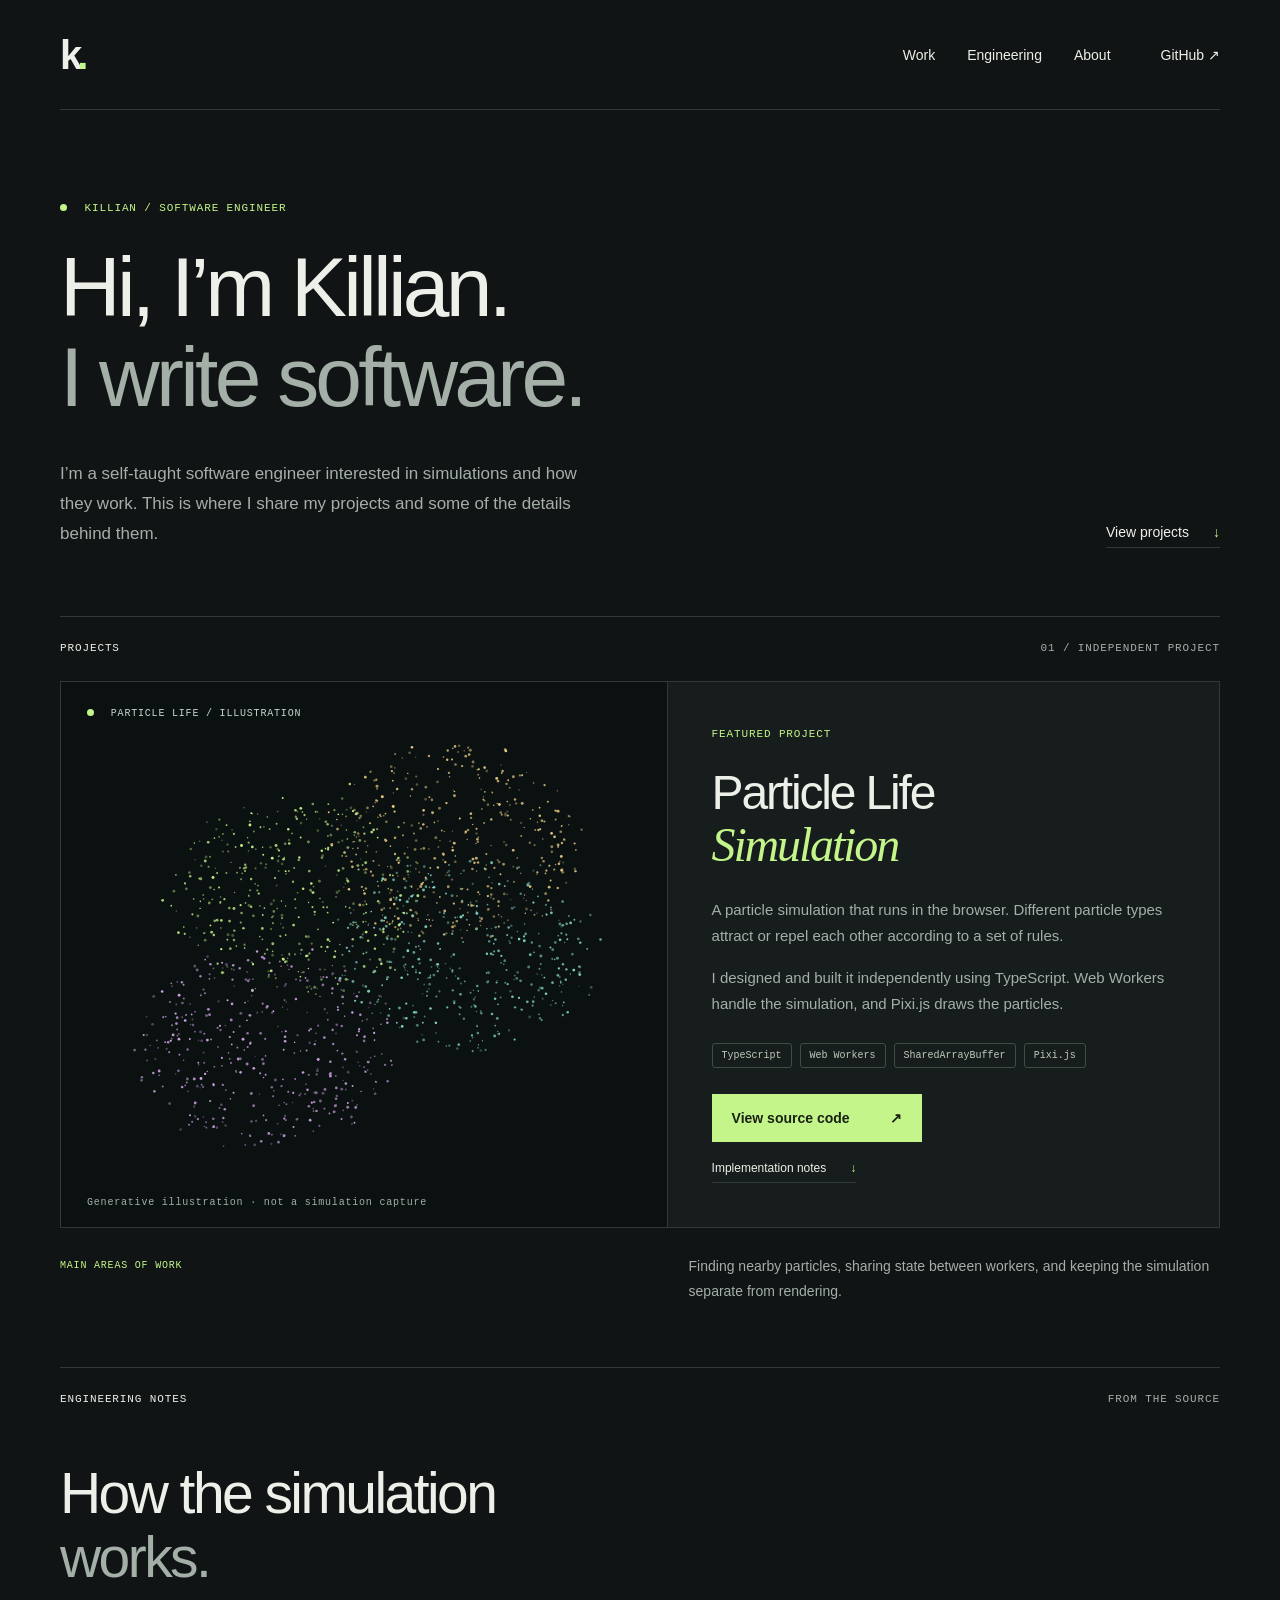
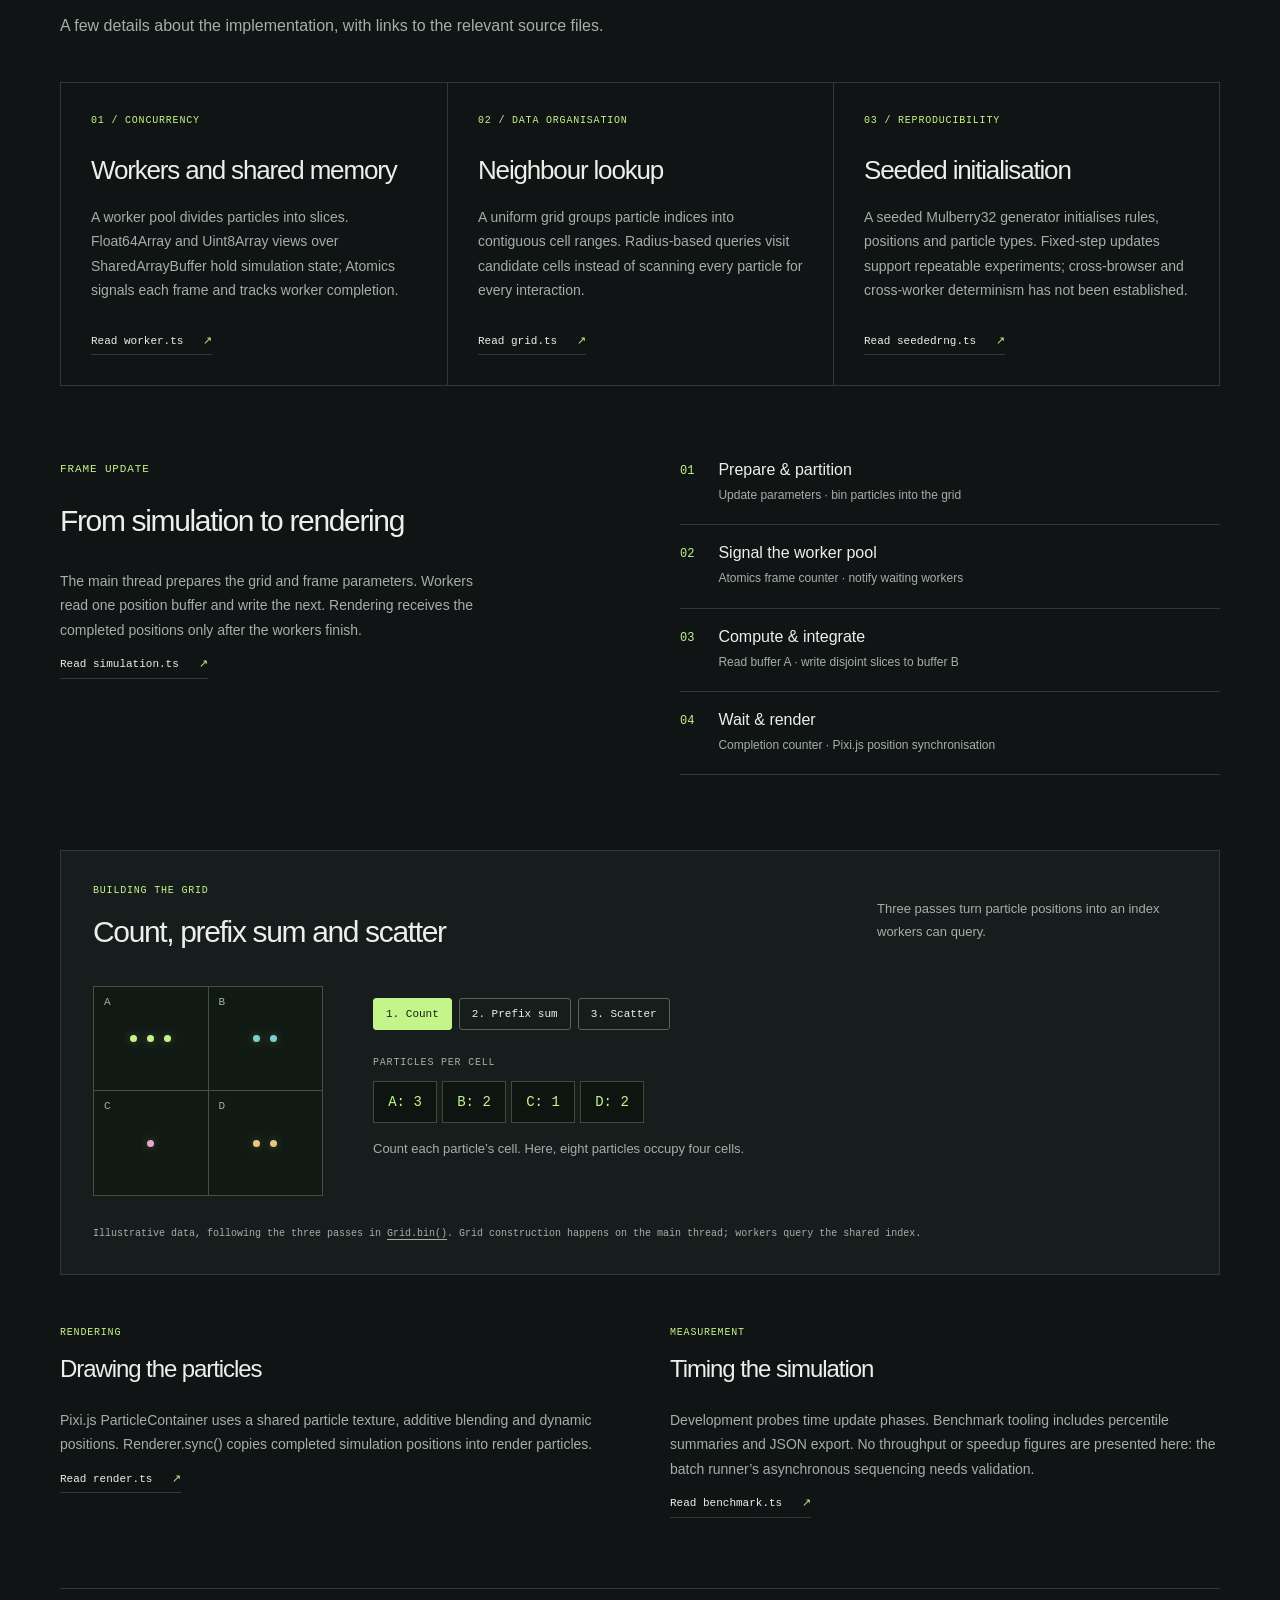
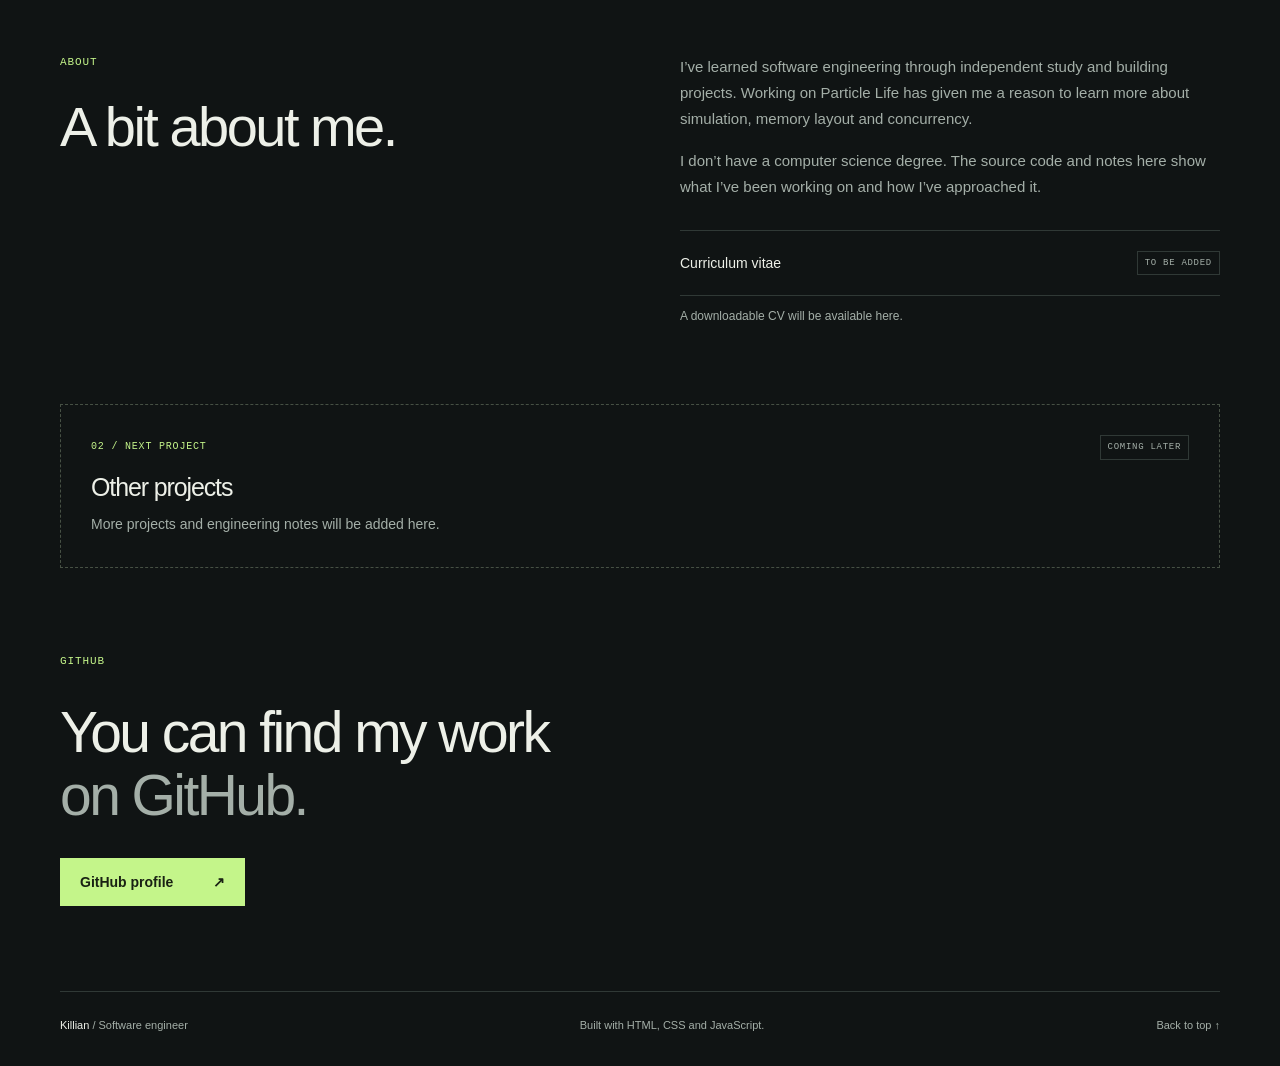
==== index.html @ 58f62fd7 "Build Killian's developer portfolio" ====
<!doctype html>
<html lang="en">
<head>
  <meta charset="utf-8">
  <meta name="viewport" content="width=device-width, initial-scale=1">
  <meta name="theme-color" content="#101414">
  <meta name="description" content="Killian is a self-taught software engineer. His projects include a Particle Life simulation using shared memory, parallel workers, and spatial partitioning.">
  <title>Killian — Software Engineer</title>
  <link rel="canonical" href="https://dufuslupus.github.io/">
  <meta property="og:title" content="Killian — Software Engineer">
  <meta property="og:description" content="Projects and technical notes by Killian, including a Particle Life simulation written in TypeScript.">
  <meta property="og:type" content="website">
  <meta property="og:url" content="https://dufuslupus.github.io/">
  <link rel="icon" href="favicon.svg" type="image/svg+xml">
  <link rel="stylesheet" href="styles.css">
  <script src="script.js" defer></script>
</head>
<body>
  <a class="skip-link" href="#main">Skip to content</a>
  <header class="site-header wrap">
    <a class="wordmark" href="#" aria-label="Killian, home">k<span>.</span></a>
    <nav aria-label="Main navigation"><a href="#work">Work</a><a href="#engineering">Engineering</a><a href="#about">About</a><a class="external" href="https://github.com/DufusLupus">GitHub <span aria-hidden="true">↗</span></a></nav>
  </header>
  <main id="main">
    <section class="hero wrap" aria-labelledby="intro-title">
      <p class="eyebrow"><span class="status-dot"></span> KILLIAN / SOFTWARE ENGINEER</p>
      <h1 id="intro-title">Hi, I’m Killian.<br><span>I write software.</span></h1>
      <div class="hero-bottom"><p>I’m a self-taught software engineer interested in simulations and how they work. This is where I share my projects and some of the details behind them.</p><a class="text-link" href="#work">View projects <span aria-hidden="true">↓</span></a></div>
    </section>

    <section id="work" class="work wrap" aria-labelledby="work-title">
      <div class="section-label"><h2 id="work-title">PROJECTS</h2><span>01 / INDEPENDENT PROJECT</span></div>
      <article class="featured">
        <div class="particle-art"><canvas id="particle-canvas" aria-hidden="true"></canvas><div class="art-label"><span class="status-dot"></span> PARTICLE LIFE / ILLUSTRATION</div><p class="art-caption">Generative illustration · not a simulation capture</p></div>
        <div class="project-copy"><p class="eyebrow">FEATURED PROJECT</p><h3>Particle Life<span class="serif">Simulation</span></h3><p>A particle simulation that runs in the browser. Different particle types attract or repel each other according to a set of rules.</p><p>I designed and built it independently using TypeScript. Web Workers handle the simulation, and Pixi.js draws the particles.</p><ul class="tags" aria-label="Project technologies"><li>TypeScript</li><li>Web Workers</li><li>SharedArrayBuffer</li><li>Pixi.js</li></ul><a class="button" href="https://github.com/DufusLupus/Javascript-Particle-Sim">View source code <span aria-hidden="true">↗</span></a><a class="text-link secondary-link" href="#engineering">Implementation notes <span aria-hidden="true">↓</span></a></div>
      </article>
      <div class="project-note"><span>MAIN AREAS OF WORK</span><p>Finding nearby particles, sharing state between workers, and keeping the simulation separate from rendering.</p></div>
    </section>

    <section id="engineering" class="engineering wrap" aria-labelledby="engineering-title">
      <div class="section-label"><p>ENGINEERING NOTES</p><span>FROM THE SOURCE</span></div>
      <h2 id="engineering-title">How the simulation<br><span class="muted">works.</span></h2>
      <p class="section-intro">A few details about the implementation, with links to the relevant source files.</p>
      <div class="highlights">
        <article><span class="card-number">01 / CONCURRENCY</span><h3>Workers and shared memory</h3><p>A worker pool divides particles into slices. Float64Array and Uint8Array views over SharedArrayBuffer hold simulation state; Atomics signals each frame and tracks worker completion.</p><a class="source-link" data-source="src/sim/workers/worker.ts" href="https://github.com/DufusLupus/Javascript-Particle-Sim/blob/3011df54cb6e0d4b2b210ba6ca87b3fdc6b770a5/particle-system/src/sim/workers/worker.ts">Read worker.ts <span aria-hidden="true">↗</span></a></article>
        <article><span class="card-number">02 / DATA ORGANISATION</span><h3>Neighbour lookup</h3><p>A uniform grid groups particle indices into contiguous cell ranges. Radius-based queries visit candidate cells instead of scanning every particle for every interaction.</p><a class="source-link" data-source="src/sim/spatialPartition/modules/grid.ts" href="https://github.com/DufusLupus/Javascript-Particle-Sim/blob/3011df54cb6e0d4b2b210ba6ca87b3fdc6b770a5/particle-system/src/sim/spatialPartition/modules/grid.ts">Read grid.ts <span aria-hidden="true">↗</span></a></article>
        <article><span class="card-number">03 / REPRODUCIBILITY</span><h3>Seeded initialisation</h3><p>A seeded Mulberry32 generator initialises rules, positions and particle types. Fixed-step updates support repeatable experiments; cross-browser and cross-worker determinism has not been established.</p><a class="source-link" data-source="src/core/seededrng.ts" href="https://github.com/DufusLupus/Javascript-Particle-Sim/blob/3011df54cb6e0d4b2b210ba6ca87b3fdc6b770a5/particle-system/src/core/seededrng.ts">Read seededrng.ts <span aria-hidden="true">↗</span></a></article>
      </div>

      <div class="architecture"><div><p class="eyebrow">FRAME UPDATE</p><h3>From simulation to rendering</h3><p>The main thread prepares the grid and frame parameters. Workers read one position buffer and write the next. Rendering receives the completed positions only after the workers finish.</p><a class="source-link" data-source="src/sim/simulation.ts" href="https://github.com/DufusLupus/Javascript-Particle-Sim/blob/3011df54cb6e0d4b2b210ba6ca87b3fdc6b770a5/particle-system/src/sim/simulation.ts">Read simulation.ts <span aria-hidden="true">↗</span></a></div><ol class="pipeline"><li><span>01</span><div><strong>Prepare &amp; partition</strong><small>Update parameters · bin particles into the grid</small></div></li><li><span>02</span><div><strong>Signal the worker pool</strong><small>Atomics frame counter · notify waiting workers</small></div></li><li><span>03</span><div><strong>Compute &amp; integrate</strong><small>Read buffer A · write disjoint slices to buffer B</small></div></li><li><span>04</span><div><strong>Wait &amp; render</strong><small>Completion counter · Pixi.js position synchronisation</small></div></li></ol></div>

      <div class="grid-explainer"><div class="grid-heading"><div><p class="eyebrow">BUILDING THE GRID</p><h3>Count, prefix sum and scatter</h3></div><p>Three passes turn particle positions into an index workers can query.</p></div><div class="grid-demo"><div class="grid-cells" aria-label="Example grid: cell A has 3 particles, B has 2, C has 1, D has 2"><div><span>A</span><i></i><i></i><i></i></div><div><span>B</span><i></i><i></i></div><div><span>C</span><i></i></div><div><span>D</span><i></i><i></i></div></div><div class="demo-detail"><div class="step-controls" role="group" aria-label="Grid binning stage"><button type="button" data-step="0" aria-pressed="true">1. Count</button><button type="button" data-step="1" aria-pressed="false">2. Prefix sum</button><button type="button" data-step="2" aria-pressed="false">3. Scatter</button></div><div id="step-output" aria-live="polite" aria-atomic="true"><p class="array-label">PARTICLES PER CELL</p><div class="array-values"><span>A: 3</span><span>B: 2</span><span>C: 1</span><span>D: 2</span></div><p class="step-description">Count each particle’s cell. Here, eight particles occupy four cells.</p></div></div></div><p class="demo-caption">Illustrative data, following the three passes in <a data-source="src/sim/spatialPartition/modules/grid.ts" href="https://github.com/DufusLupus/Javascript-Particle-Sim/blob/3011df54cb6e0d4b2b210ba6ca87b3fdc6b770a5/particle-system/src/sim/spatialPartition/modules/grid.ts">Grid.bin()</a>. Grid construction happens on the main thread; workers query the shared index.</p></div>

      <div class="engineering-footnotes"><article><p class="eyebrow">RENDERING</p><h3>Drawing the particles</h3><p>Pixi.js ParticleContainer uses a shared particle texture, additive blending and dynamic positions. Renderer.sync() copies completed simulation positions into render particles.</p><a class="source-link" data-source="src/render/render.ts" href="https://github.com/DufusLupus/Javascript-Particle-Sim/blob/3011df54cb6e0d4b2b210ba6ca87b3fdc6b770a5/particle-system/src/render/render.ts">Read render.ts <span aria-hidden="true">↗</span></a></article><article><p class="eyebrow">MEASUREMENT</p><h3>Timing the simulation</h3><p>Development probes time update phases. Benchmark tooling includes percentile summaries and JSON export. No throughput or speedup figures are presented here: the batch runner’s asynchronous sequencing needs validation.</p><a class="source-link" data-source="tests/benchmark/benchmark.ts" href="https://github.com/DufusLupus/Javascript-Particle-Sim/blob/3011df54cb6e0d4b2b210ba6ca87b3fdc6b770a5/particle-system/tests/benchmark/benchmark.ts">Read benchmark.ts <span aria-hidden="true">↗</span></a></article></div>
    </section>

    <section id="about" class="about wrap" aria-labelledby="about-title"><div><p class="eyebrow">ABOUT</p><h2 id="about-title">A bit about me.</h2></div><div class="about-copy"><p>I’ve learned software engineering through independent study and building projects. Working on Particle Life has given me a reason to learn more about simulation, memory layout and concurrency.</p><p>I don’t have a computer science degree. The source code and notes here show what I’ve been working on and how I’ve approached it.</p><div class="cv-placeholder"><span>Curriculum vitae</span><span class="small-label">TO BE ADDED</span></div><p class="small-note">A downloadable CV will be available here.</p></div></section>
    <section class="next-project wrap" aria-label="Future projects"><span class="card-number">02 / NEXT PROJECT</span><h2>Other projects</h2><p>More projects and engineering notes will be added here.</p><span class="small-label">COMING LATER</span></section>
    <section class="contact wrap" aria-labelledby="contact-title"><p class="eyebrow">GITHUB</p><h2 id="contact-title">You can find my work<br><span class="muted">on GitHub.</span></h2><a class="button" href="https://github.com/DufusLupus">GitHub profile <span aria-hidden="true">↗</span></a></section>
  </main>
  <footer class="wrap"><span>Killian <span class="muted">/ Software engineer</span></span><span>Built with HTML, CSS and JavaScript.</span><a href="#">Back to top ↑</a></footer>
</body>
</html>
---- styles.css ----
@charset "UTF-8";
:root{color-scheme:dark;--bg:#101414;--panel:#171d1c;--line:#303936;--text:#edf0e8;--muted:#a4afa8;--accent:#c4f58a;--mono:ui-monospace,SFMono-Regular,Consolas,monospace}
*{box-sizing:border-box}html{scroll-behavior:smooth;scroll-padding-top:32px}body{margin:0;background:var(--bg);color:var(--text);font-family:Inter,"Segoe UI",Arial,sans-serif;-webkit-font-smoothing:antialiased}a{color:inherit;text-decoration:none}button{font:inherit}a,button{-webkit-tap-highlight-color:transparent}a:focus-visible,button:focus-visible{outline:2px solid var(--accent);outline-offset:6px}a:hover{color:var(--accent)}p{line-height:1.75;color:var(--muted)}h1,h2,h3,p{margin-top:0}h1,h2,h3{font-weight:500;letter-spacing:-.045em}.wrap{width:min(1160px,calc(100% - 96px));margin-inline:auto}.site-header{height:110px;display:flex;align-items:center;justify-content:space-between;border-bottom:1px solid var(--line)}.wordmark{font-weight:700;font-size:40px;letter-spacing:-5px;line-height:1}.wordmark span{color:var(--accent)}nav{display:flex;gap:32px;font-size:14px}nav .external{margin-left:18px}.hero{padding:90px 0 68px}.eyebrow,.section-label,.card-number,.small-label,.art-label,.array-label,.demo-caption,.art-caption{font:11px/1.6 var(--mono);letter-spacing:.08em}.eyebrow{color:var(--accent);margin-bottom:24px}.status-dot{display:inline-block;width:7px;height:7px;border-radius:50%;background:var(--accent);margin-right:10px}.hero h1{font-size:clamp(45px,6.6vw,84px);line-height:1.08;margin-bottom:36px}.hero h1>span{color:var(--muted)}.hero-bottom{display:flex;justify-content:space-between;align-items:end;gap:30px}.hero-bottom p{font-size:17px;margin:0;max-width:530px}.text-link{font-size:14px;display:inline-flex;gap:24px;align-items:center;padding-bottom:7px;border-bottom:1px solid var(--line);white-space:nowrap}.text-link span,.button span{color:var(--accent)}.section-label{border-top:1px solid var(--line);padding:23px 0;display:flex;justify-content:space-between;color:var(--muted);gap:20px}.section-label h2,.section-label p{font:inherit;letter-spacing:inherit;color:var(--text);margin:0}.featured{display:grid;grid-template-columns:1.1fr 1fr;background:var(--panel);border:1px solid var(--line)}.particle-art{min-height:520px;position:relative;background:#0b1110;overflow:hidden;border-right:1px solid var(--line)}canvas{width:100%;height:100%;position:absolute;inset:0}.art-label{position:absolute;top:24px;left:26px;color:#c8d4cd;font-size:10px}.art-caption{position:absolute;bottom:16px;left:26px;right:20px;font-size:10px;color:#a4afa8;margin:0}.project-copy{padding:44px}.project-copy h3{font-size:48px;line-height:1.08;margin-bottom:26px}.serif{font-family:Georgia,"Times New Roman",serif;font-style:italic;font-weight:400}.project-copy h3 .serif{display:block;color:var(--accent)}.project-copy p:not(.eyebrow){font-size:15px}.tags{display:flex;flex-wrap:wrap;list-style:none;gap:8px;padding:0;margin:26px 0}.tags li{border:1px solid #404b42;border-radius:3px;padding:6px 9px;color:#bfcabc;font:10px var(--mono)}.button{display:inline-flex;justify-content:space-between;align-items:center;gap:40px;background:var(--accent);color:#192113;padding:15px 19px;font-size:14px;font-weight:600;border:1px solid var(--accent)}.button span{color:#192113}.button:hover{background:#d9ffae;color:#192113}.secondary-link{display:flex;width:fit-content;margin-top:19px;font-size:12px}.project-note{display:grid;grid-template-columns:1.1fr 1fr;gap:44px;padding:26px 0 64px}.project-note>span{font:10px var(--mono);letter-spacing:.08em;color:var(--accent);padding-top:6px}.project-note p{margin:0;font-size:14px}.engineering{padding-bottom:70px}.engineering>h2,.contact h2{font-size:clamp(36px,4.5vw,57px);line-height:1.12;margin:30px 0 23px}.muted{color:var(--muted)}.section-intro{max-width:570px;font-size:16px;margin-bottom:42px}.highlights{display:grid;grid-template-columns:repeat(3,1fr);border:1px solid var(--line)}.highlights article{padding:30px;display:flex;flex-direction:column}.highlights article+article{border-left:1px solid var(--line)}.card-number{color:var(--accent);font-size:10px}.highlights h3{font-size:26px;line-height:1.2;margin:26px 0 18px}.highlights p{font-size:14px;margin-bottom:30px}.source-link{font:11px/1.6 var(--mono);color:var(--text);display:flex;gap:20px;align-items:center;width:fit-content;border-bottom:1px solid var(--line);padding-bottom:4px;margin-top:auto}.source-link span{color:var(--accent)}.architecture{display:grid;grid-template-columns:1fr 1fr;gap:80px;padding:75px 0}.architecture h3,.grid-heading h3,.engineering-footnotes h3{font-size:30px;line-height:1.2}.architecture p:not(.eyebrow){font-size:14px;max-width:430px}.pipeline{list-style:none;margin:0;padding:0}.pipeline li{display:flex;gap:24px;border-bottom:1px solid var(--line);padding:19px 0}.pipeline li:first-child{padding-top:0}.pipeline li>span{font:12px var(--mono);color:var(--accent);padding-top:3px}.pipeline strong{font-weight:500;font-size:16px}.pipeline small{display:block;margin-top:7px;font-size:12px;line-height:1.6;color:var(--muted)}.grid-explainer{background:var(--panel);border:1px solid var(--line);padding:32px}.grid-heading{display:flex;justify-content:space-between;align-items:center;gap:40px}.grid-heading .eyebrow{font-size:10px;margin-bottom:15px}.grid-heading h3{margin-bottom:22px}.grid-heading>p{max-width:310px;font-size:13px}.grid-demo{display:grid;grid-template-columns:230px 1fr;gap:50px;align-items:center;margin:14px 0 30px}.grid-cells{display:grid;grid-template-columns:repeat(2,1fr);height:210px;gap:1px;background:#455041;border:1px solid #455041}.grid-cells>div{position:relative;background:#111914;display:flex;align-items:center;justify-content:center;gap:10px}.grid-cells span{position:absolute;top:9px;left:10px;font:11px var(--mono);color:var(--muted)}.grid-cells i{width:7px;height:7px;border-radius:50%;background:var(--accent);box-shadow:0 0 10px #c4f58350}.grid-cells>div:nth-child(2) i{background:#7bd0cf}.grid-cells>div:nth-child(3) i{background:#e7a8cf}.grid-cells>div:nth-child(4) i{background:#e9c77c}.step-controls{display:flex;gap:7px;flex-wrap:wrap;margin-bottom:25px}.step-controls button{background:transparent;border:1px solid #596453;border-radius:3px;padding:9px 12px;color:var(--text);font:11px var(--mono);cursor:pointer}.step-controls button[aria-pressed=true]{background:var(--accent);border-color:var(--accent);color:#182012}.step-controls button:hover{border-color:var(--accent)}.array-label{color:var(--muted);font-size:10px;margin-bottom:10px}.array-values{display:flex;gap:5px;flex-wrap:wrap}.array-values span{background:#0e1410;border:1px solid #404a3b;padding:12px;min-width:64px;text-align:center;font:14px var(--mono);color:var(--accent)}.step-description{font-size:13px;margin:15px 0 0;min-height:46px}.demo-caption{font-size:10px;letter-spacing:0;margin:0}.demo-caption a{text-decoration:underline;text-underline-offset:3px}.engineering-footnotes{display:grid;grid-template-columns:1fr 1fr;gap:60px;padding-top:50px}.engineering-footnotes .eyebrow{font-size:10px;margin-bottom:14px}.engineering-footnotes h3{font-size:24px}.engineering-footnotes p:not(.eyebrow){font-size:14px}.about{display:grid;grid-template-columns:1fr 1fr;gap:80px;border-top:1px solid var(--line);padding:65px 0}.about h2{font-size:clamp(36px,4.5vw,56px);line-height:1.15}.about .serif{color:var(--accent)}.about-copy p{font-size:15px}.cv-placeholder{display:flex;align-items:center;justify-content:space-between;border-block:1px solid var(--line);padding:20px 0;margin-top:30px;font-size:14px;gap:20px}.small-label{font-size:9px;color:var(--muted);border:1px solid var(--line);padding:4px 7px;white-space:nowrap}.about-copy .small-note{font-size:12px;margin-top:10px}.next-project{padding:30px;border:1px dashed #465044;position:relative}.next-project h2{font-size:25px;margin:18px 0 10px}.next-project p{font-size:14px;margin-bottom:0}.next-project>.small-label{position:absolute;top:30px;right:30px}.contact{padding:85px 0}.contact h2{margin-bottom:30px}footer{display:flex;justify-content:space-between;gap:20px;align-items:center;border-top:1px solid var(--line);padding:27px 0 36px;font-size:11px;color:var(--muted)}footer>span:first-child{color:var(--text)}.skip-link{position:fixed;top:-100px;left:20px;z-index:10;padding:12px;background:var(--accent);color:#172012}.skip-link:focus{top:15px}
@media(min-width:1450px){.hero{padding-top:110px}.hero h1{font-size:88px}}
@media(max-width:900px){.wrap{width:calc(100% - 48px)}.project-copy{padding:28px}.project-copy h3{font-size:39px}.highlights article{padding:22px}.architecture,.about{gap:40px}.grid-demo{gap:25px}.grid-heading{gap:20px}.project-note{gap:28px}.engineering-footnotes{gap:35px}}
@media(max-width:650px){.wrap{width:calc(100% - 36px)}.site-header{height:85px}nav{gap:18px;font-size:12px}nav .external{margin-left:0}nav a[href="#about"]{display:none}.hero{padding:60px 0 45px}.hero h1{font-size:clamp(38px,9vw,58px);margin-bottom:25px}.hero-bottom{display:block}.hero-bottom p{font-size:15px}.hero-bottom>.text-link{margin-top:25px}.section-label{font-size:9px;letter-spacing:.04em}.featured{grid-template-columns:1fr}.particle-art{min-height:350px;border-right:0;border-bottom:1px solid var(--line)}.project-copy{padding:28px}.project-copy h3{font-size:43px}.project-note{grid-template-columns:1fr;gap:10px;padding-bottom:45px}.engineering>h2{margin-top:22px}.highlights{grid-template-columns:1fr}.highlights article{padding:26px}.highlights article+article{border-left:0;border-top:1px solid var(--line)}.highlights h3 br{display:none}.highlights h3{margin-top:18px}.highlights p{margin-bottom:20px}.architecture{grid-template-columns:1fr;padding:45px 0;gap:28px}.architecture h3{font-size:27px}.grid-explainer{padding:23px}.grid-heading{display:block}.grid-heading>p{max-width:none}.grid-heading h3{font-size:26px;margin-bottom:14px}.grid-demo{grid-template-columns:1fr;gap:24px}.grid-cells{max-width:240px;width:100%;height:190px;margin:auto}.step-controls{gap:5px}.step-controls button{padding:9px;font-size:10px}.array-values span{min-width:42px;padding:10px}.engineering-footnotes{grid-template-columns:1fr;gap:30px;padding-top:35px}.engineering{padding-bottom:45px}.about{grid-template-columns:1fr;gap:15px;padding:45px 0}.about h2{margin-bottom:10px}.next-project{padding:25px}.next-project>.small-label{position:static;display:inline-block;margin-top:20px}.contact{padding:60px 0}footer{flex-wrap:wrap;line-height:1.6}footer>span:nth-child(2){order:3;width:100%}}
@media(prefers-reduced-motion:reduce){html{scroll-behavior:auto}}
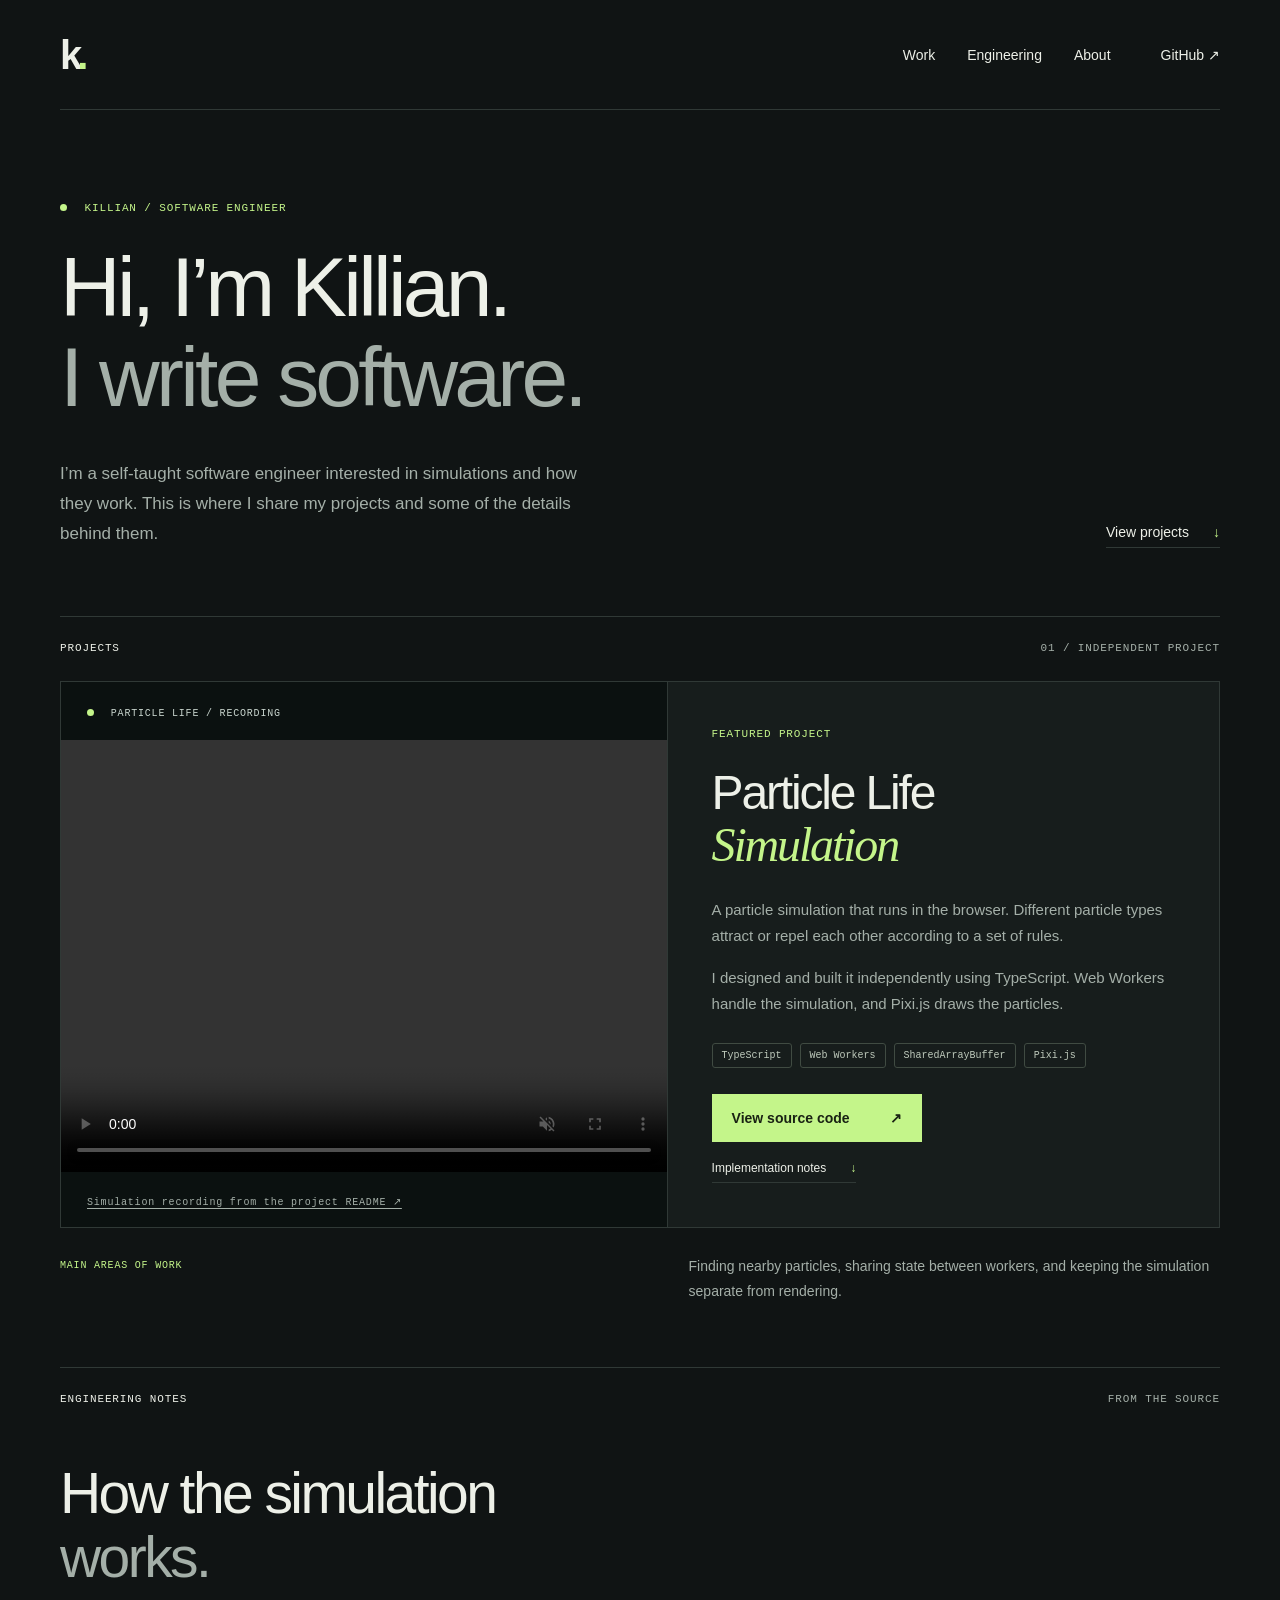
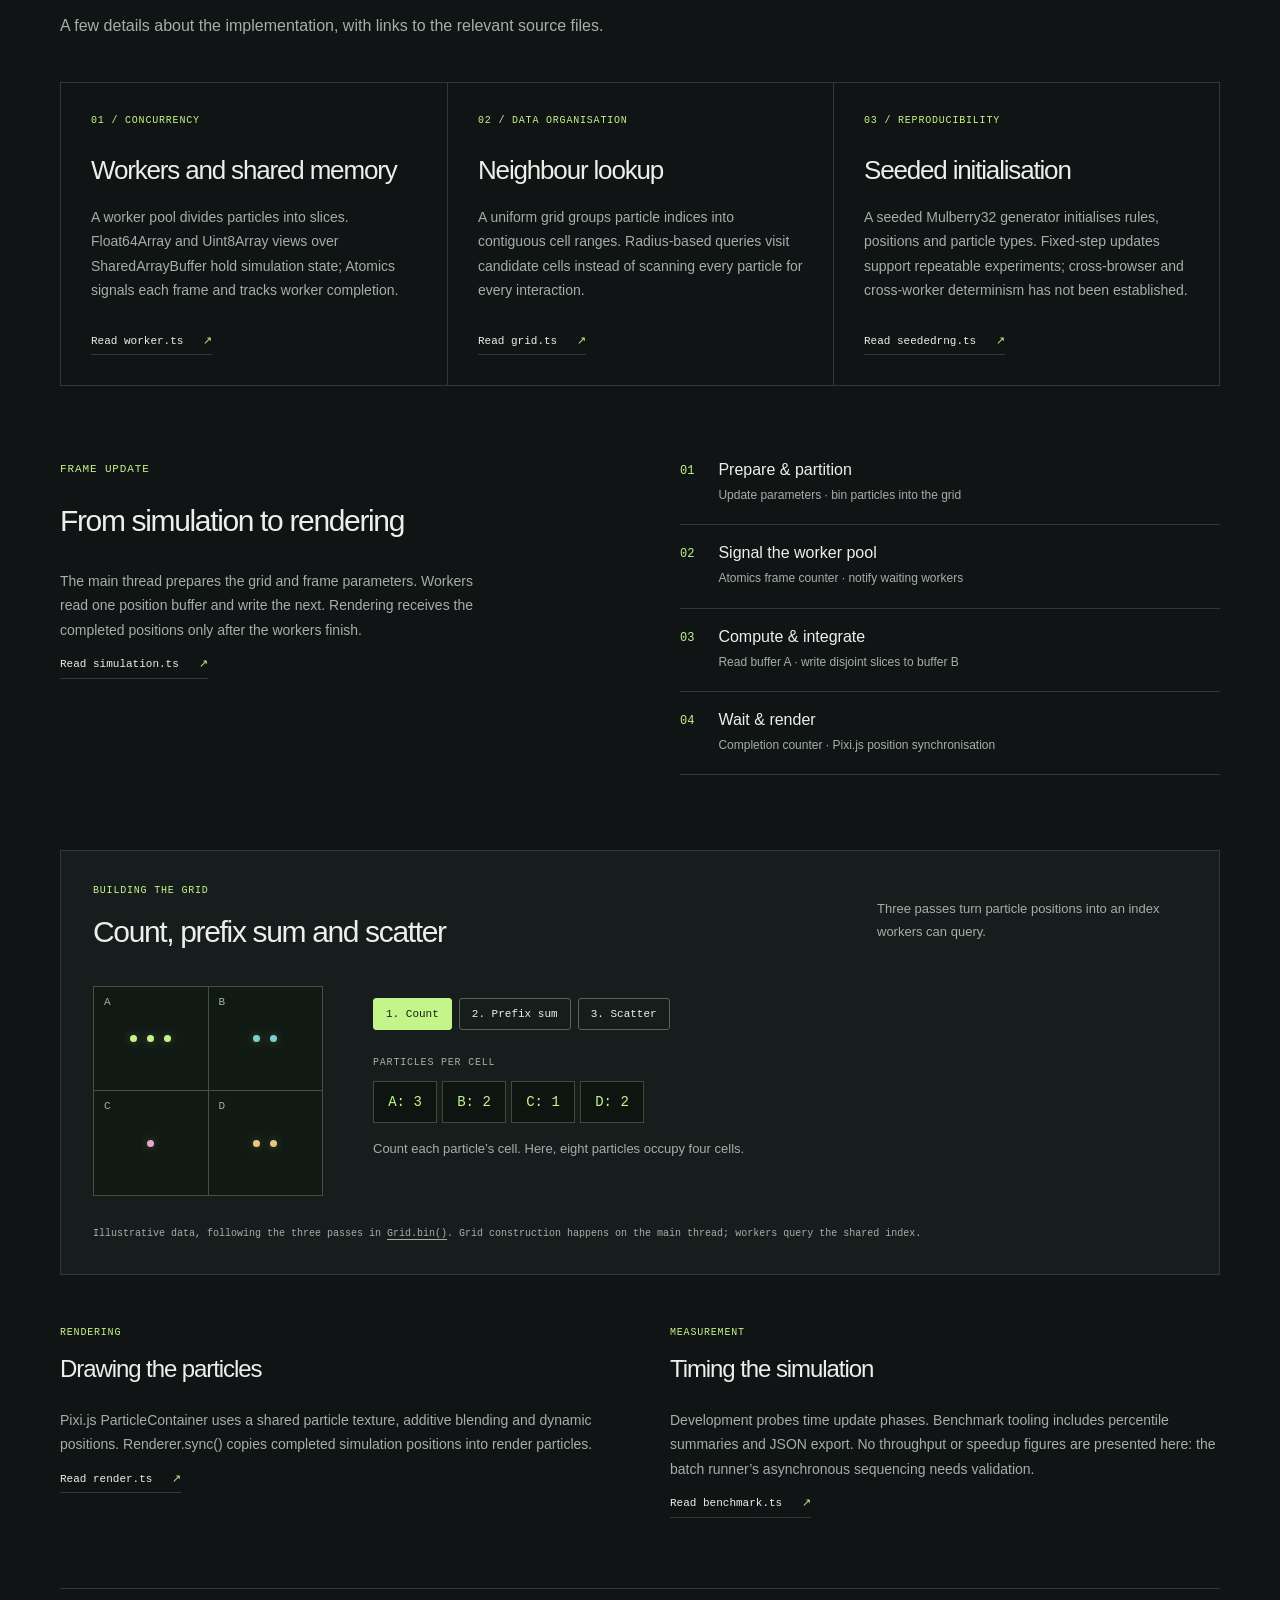
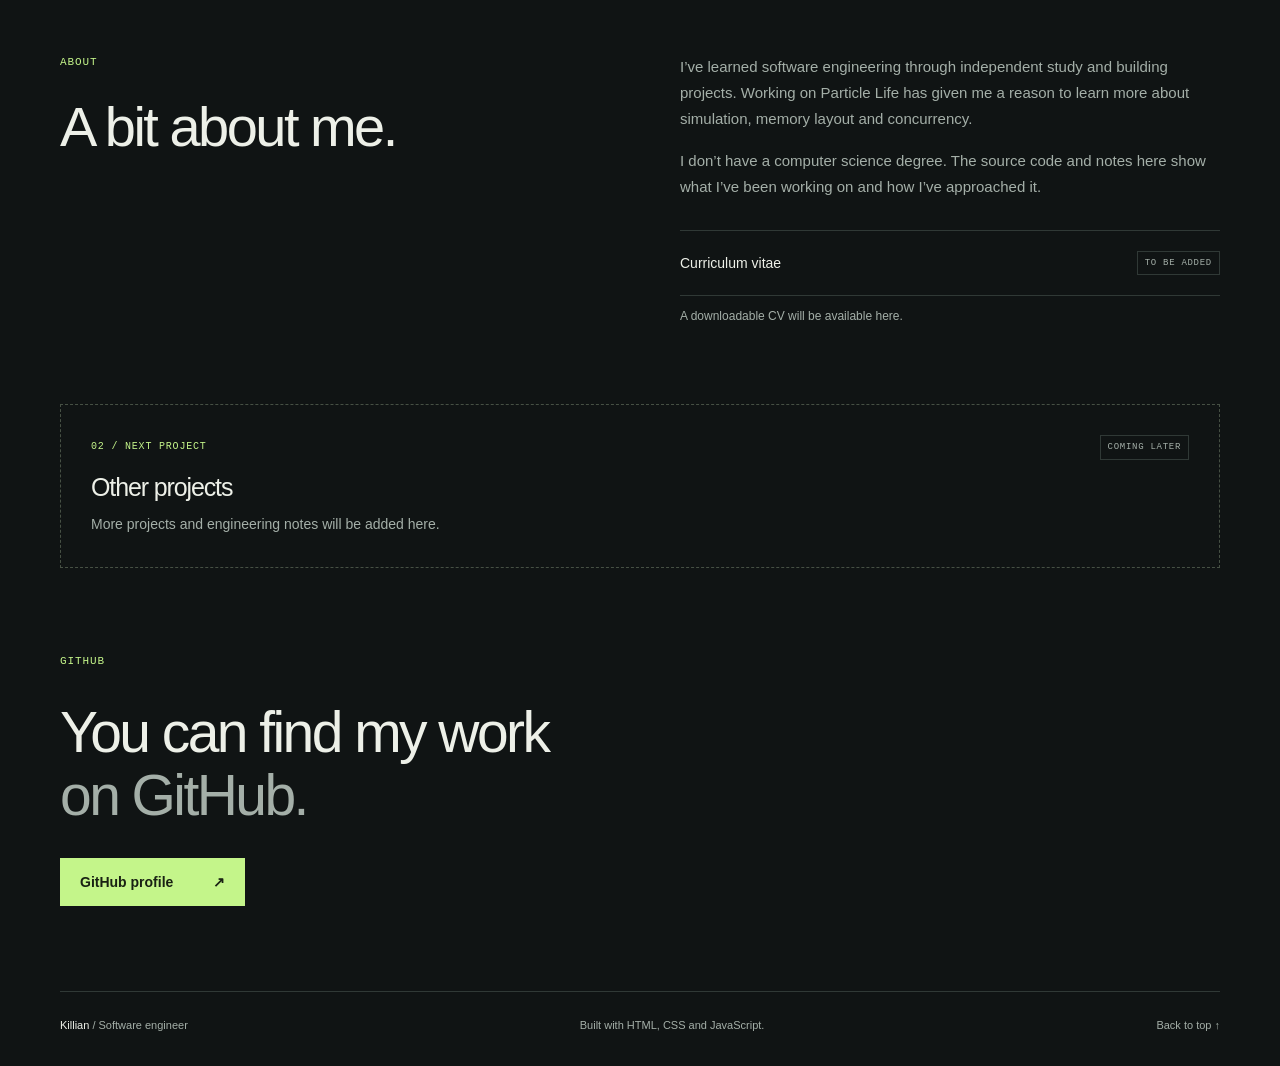
==== commit d0ba3747: "Replace particle illustration with simulation recording" ====
--- a/index.html
+++ b/index.html
@@ -31,7 +31,7 @@
     <section id="work" class="work wrap" aria-labelledby="work-title">
       <div class="section-label"><h2 id="work-title">PROJECTS</h2><span>01 / INDEPENDENT PROJECT</span></div>
       <article class="featured">
-        <div class="particle-art"><canvas id="particle-canvas" aria-hidden="true"></canvas><div class="art-label"><span class="status-dot"></span> PARTICLE LIFE / ILLUSTRATION</div><p class="art-caption">Generative illustration · not a simulation capture</p></div>
+        <div class="particle-art"><video id="particle-video" controls muted playsinline loop preload="metadata" aria-label="Particle Life simulation recording"><source src="assets/particle-life.mp4" type="video/mp4">Your browser cannot play this video. <a href="assets/particle-life.mp4">Download the simulation recording</a>.</video><div class="art-label"><span class="status-dot"></span> PARTICLE LIFE / RECORDING</div><p class="art-caption"><a href="https://github.com/user-attachments/assets/b621fb14-c8b5-4157-82b7-b56a4f75bf6d">Simulation recording from the project README ↗</a></p></div>
         <div class="project-copy"><p class="eyebrow">FEATURED PROJECT</p><h3>Particle Life<span class="serif">Simulation</span></h3><p>A particle simulation that runs in the browser. Different particle types attract or repel each other according to a set of rules.</p><p>I designed and built it independently using TypeScript. Web Workers handle the simulation, and Pixi.js draws the particles.</p><ul class="tags" aria-label="Project technologies"><li>TypeScript</li><li>Web Workers</li><li>SharedArrayBuffer</li><li>Pixi.js</li></ul><a class="button" href="https://github.com/DufusLupus/Javascript-Particle-Sim">View source code <span aria-hidden="true">↗</span></a><a class="text-link secondary-link" href="#engineering">Implementation notes <span aria-hidden="true">↓</span></a></div>
       </article>
       <div class="project-note"><span>MAIN AREAS OF WORK</span><p>Finding nearby particles, sharing state between workers, and keeping the simulation separate from rendering.</p></div>
--- a/styles.css
+++ b/styles.css
@@ -5,3 +5,6 @@
 @media(max-width:900px){.wrap{width:calc(100% - 48px)}.project-copy{padding:28px}.project-copy h3{font-size:39px}.highlights article{padding:22px}.architecture,.about{gap:40px}.grid-demo{gap:25px}.grid-heading{gap:20px}.project-note{gap:28px}.engineering-footnotes{gap:35px}}
 @media(max-width:650px){.wrap{width:calc(100% - 36px)}.site-header{height:85px}nav{gap:18px;font-size:12px}nav .external{margin-left:0}nav a[href="#about"]{display:none}.hero{padding:60px 0 45px}.hero h1{font-size:clamp(38px,9vw,58px);margin-bottom:25px}.hero-bottom{display:block}.hero-bottom p{font-size:15px}.hero-bottom>.text-link{margin-top:25px}.section-label{font-size:9px;letter-spacing:.04em}.featured{grid-template-columns:1fr}.particle-art{min-height:350px;border-right:0;border-bottom:1px solid var(--line)}.project-copy{padding:28px}.project-copy h3{font-size:43px}.project-note{grid-template-columns:1fr;gap:10px;padding-bottom:45px}.engineering>h2{margin-top:22px}.highlights{grid-template-columns:1fr}.highlights article{padding:26px}.highlights article+article{border-left:0;border-top:1px solid var(--line)}.highlights h3 br{display:none}.highlights h3{margin-top:18px}.highlights p{margin-bottom:20px}.architecture{grid-template-columns:1fr;padding:45px 0;gap:28px}.architecture h3{font-size:27px}.grid-explainer{padding:23px}.grid-heading{display:block}.grid-heading>p{max-width:none}.grid-heading h3{font-size:26px;margin-bottom:14px}.grid-demo{grid-template-columns:1fr;gap:24px}.grid-cells{max-width:240px;width:100%;height:190px;margin:auto}.step-controls{gap:5px}.step-controls button{padding:9px;font-size:10px}.array-values span{min-width:42px;padding:10px}.engineering-footnotes{grid-template-columns:1fr;gap:30px;padding-top:35px}.engineering{padding-bottom:45px}.about{grid-template-columns:1fr;gap:15px;padding:45px 0}.about h2{margin-bottom:10px}.next-project{padding:25px}.next-project>.small-label{position:static;display:inline-block;margin-top:20px}.contact{padding:60px 0}footer{flex-wrap:wrap;line-height:1.6}footer>span:nth-child(2){order:3;width:100%}}
 @media(prefers-reduced-motion:reduce){html{scroll-behavior:auto}}
+
+/* Keep the complete recording visible and leave room for native controls. */
+#particle-video{position:absolute;inset:58px 0 55px;width:100%;height:calc(100% - 113px);object-fit:contain;background:#0b1110}.art-label{pointer-events:none}.art-caption a{text-decoration:underline;text-underline-offset:3px}
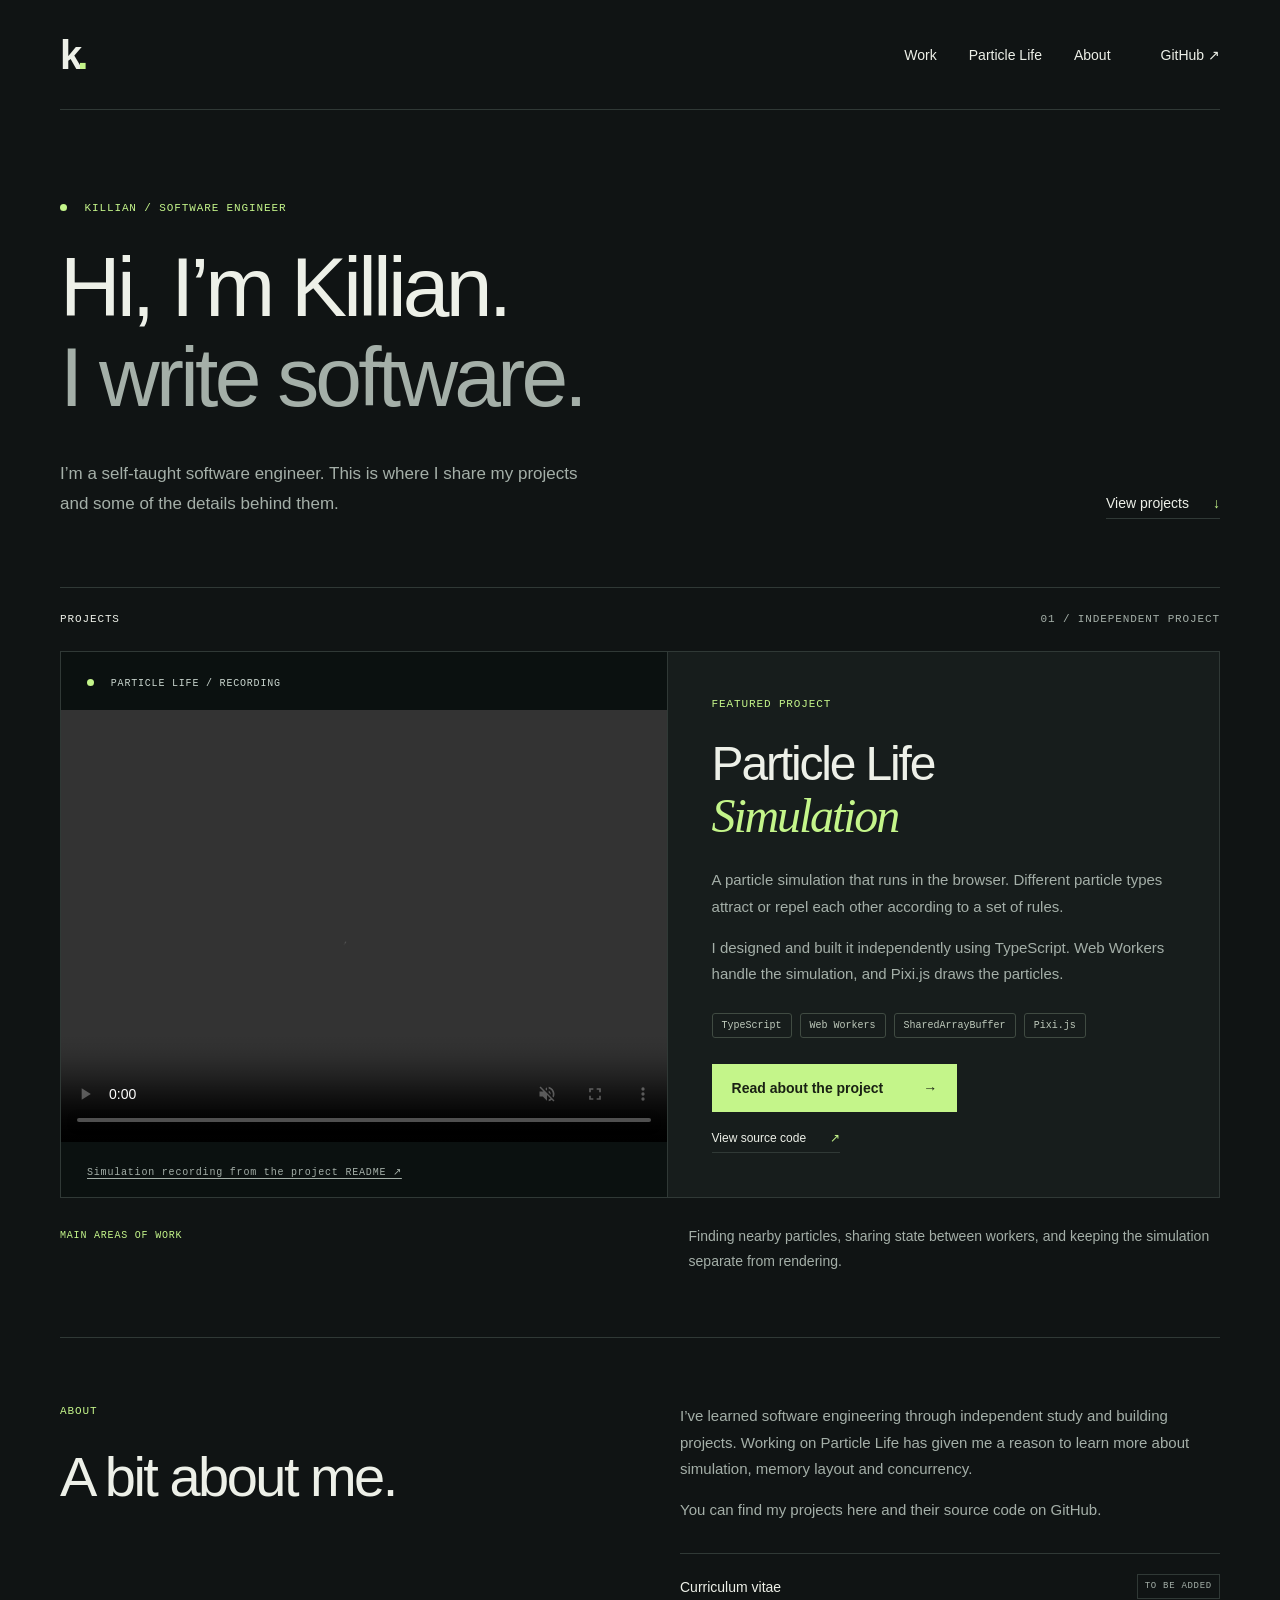
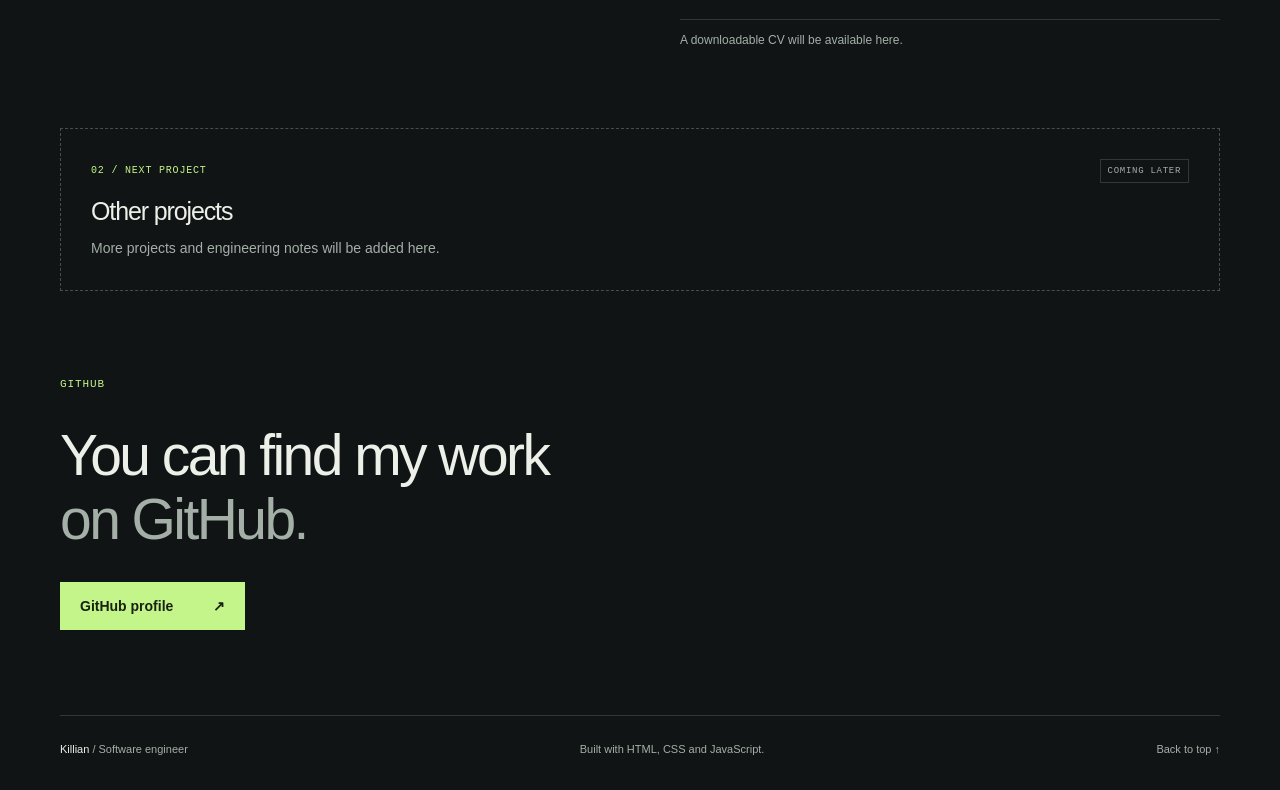
==== commit 876425b4: "Split Particle Life case study into a dedicated page" ====
--- a/index.html
+++ b/index.html
@@ -13,48 +13,31 @@
   <meta property="og:url" content="https://dufuslupus.github.io/">
   <link rel="icon" href="favicon.svg" type="image/svg+xml">
   <link rel="stylesheet" href="styles.css">
-  <script src="script.js" defer></script>
+  
 </head>
 <body>
   <a class="skip-link" href="#main">Skip to content</a>
   <header class="site-header wrap">
     <a class="wordmark" href="#" aria-label="Killian, home">k<span>.</span></a>
-    <nav aria-label="Main navigation"><a href="#work">Work</a><a href="#engineering">Engineering</a><a href="#about">About</a><a class="external" href="https://github.com/DufusLupus">GitHub <span aria-hidden="true">↗</span></a></nav>
+    <nav aria-label="Main navigation"><a href="index.html#work">Work</a><a href="particle-life.html">Particle Life</a><a href="index.html#about">About</a><a class="external" href="https://github.com/DufusLupus">GitHub <span aria-hidden="true">↗</span></a></nav>
   </header>
   <main id="main">
     <section class="hero wrap" aria-labelledby="intro-title">
       <p class="eyebrow"><span class="status-dot"></span> KILLIAN / SOFTWARE ENGINEER</p>
       <h1 id="intro-title">Hi, I’m Killian.<br><span>I write software.</span></h1>
-      <div class="hero-bottom"><p>I’m a self-taught software engineer interested in simulations and how they work. This is where I share my projects and some of the details behind them.</p><a class="text-link" href="#work">View projects <span aria-hidden="true">↓</span></a></div>
+      <div class="hero-bottom"><p>I’m a self-taught software engineer. This is where I share my projects and some of the details behind them.</p><a class="text-link" href="#work">View projects <span aria-hidden="true">↓</span></a></div>
     </section>
 
     <section id="work" class="work wrap" aria-labelledby="work-title">
       <div class="section-label"><h2 id="work-title">PROJECTS</h2><span>01 / INDEPENDENT PROJECT</span></div>
       <article class="featured">
         <div class="particle-art"><video id="particle-video" controls muted playsinline loop preload="metadata" aria-label="Particle Life simulation recording"><source src="assets/particle-life.mp4" type="video/mp4">Your browser cannot play this video. <a href="assets/particle-life.mp4">Download the simulation recording</a>.</video><div class="art-label"><span class="status-dot"></span> PARTICLE LIFE / RECORDING</div><p class="art-caption"><a href="https://github.com/user-attachments/assets/b621fb14-c8b5-4157-82b7-b56a4f75bf6d">Simulation recording from the project README ↗</a></p></div>
-        <div class="project-copy"><p class="eyebrow">FEATURED PROJECT</p><h3>Particle Life<span class="serif">Simulation</span></h3><p>A particle simulation that runs in the browser. Different particle types attract or repel each other according to a set of rules.</p><p>I designed and built it independently using TypeScript. Web Workers handle the simulation, and Pixi.js draws the particles.</p><ul class="tags" aria-label="Project technologies"><li>TypeScript</li><li>Web Workers</li><li>SharedArrayBuffer</li><li>Pixi.js</li></ul><a class="button" href="https://github.com/DufusLupus/Javascript-Particle-Sim">View source code <span aria-hidden="true">↗</span></a><a class="text-link secondary-link" href="#engineering">Implementation notes <span aria-hidden="true">↓</span></a></div>
+        <div class="project-copy"><p class="eyebrow">FEATURED PROJECT</p><h3>Particle Life<span class="serif">Simulation</span></h3><p>A particle simulation that runs in the browser. Different particle types attract or repel each other according to a set of rules.</p><p>I designed and built it independently using TypeScript. Web Workers handle the simulation, and Pixi.js draws the particles.</p><ul class="tags" aria-label="Project technologies"><li>TypeScript</li><li>Web Workers</li><li>SharedArrayBuffer</li><li>Pixi.js</li></ul><a class="button" href="particle-life.html">Read about the project <span aria-hidden="true">→</span></a><a class="text-link secondary-link" href="https://github.com/DufusLupus/Javascript-Particle-Sim">View source code <span aria-hidden="true">↗</span></a></div>
       </article>
       <div class="project-note"><span>MAIN AREAS OF WORK</span><p>Finding nearby particles, sharing state between workers, and keeping the simulation separate from rendering.</p></div>
     </section>
 
-    <section id="engineering" class="engineering wrap" aria-labelledby="engineering-title">
-      <div class="section-label"><p>ENGINEERING NOTES</p><span>FROM THE SOURCE</span></div>
-      <h2 id="engineering-title">How the simulation<br><span class="muted">works.</span></h2>
-      <p class="section-intro">A few details about the implementation, with links to the relevant source files.</p>
-      <div class="highlights">
-        <article><span class="card-number">01 / CONCURRENCY</span><h3>Workers and shared memory</h3><p>A worker pool divides particles into slices. Float64Array and Uint8Array views over SharedArrayBuffer hold simulation state; Atomics signals each frame and tracks worker completion.</p><a class="source-link" data-source="src/sim/workers/worker.ts" href="https://github.com/DufusLupus/Javascript-Particle-Sim/blob/3011df54cb6e0d4b2b210ba6ca87b3fdc6b770a5/particle-system/src/sim/workers/worker.ts">Read worker.ts <span aria-hidden="true">↗</span></a></article>
-        <article><span class="card-number">02 / DATA ORGANISATION</span><h3>Neighbour lookup</h3><p>A uniform grid groups particle indices into contiguous cell ranges. Radius-based queries visit candidate cells instead of scanning every particle for every interaction.</p><a class="source-link" data-source="src/sim/spatialPartition/modules/grid.ts" href="https://github.com/DufusLupus/Javascript-Particle-Sim/blob/3011df54cb6e0d4b2b210ba6ca87b3fdc6b770a5/particle-system/src/sim/spatialPartition/modules/grid.ts">Read grid.ts <span aria-hidden="true">↗</span></a></article>
-        <article><span class="card-number">03 / REPRODUCIBILITY</span><h3>Seeded initialisation</h3><p>A seeded Mulberry32 generator initialises rules, positions and particle types. Fixed-step updates support repeatable experiments; cross-browser and cross-worker determinism has not been established.</p><a class="source-link" data-source="src/core/seededrng.ts" href="https://github.com/DufusLupus/Javascript-Particle-Sim/blob/3011df54cb6e0d4b2b210ba6ca87b3fdc6b770a5/particle-system/src/core/seededrng.ts">Read seededrng.ts <span aria-hidden="true">↗</span></a></article>
-      </div>
-
-      <div class="architecture"><div><p class="eyebrow">FRAME UPDATE</p><h3>From simulation to rendering</h3><p>The main thread prepares the grid and frame parameters. Workers read one position buffer and write the next. Rendering receives the completed positions only after the workers finish.</p><a class="source-link" data-source="src/sim/simulation.ts" href="https://github.com/DufusLupus/Javascript-Particle-Sim/blob/3011df54cb6e0d4b2b210ba6ca87b3fdc6b770a5/particle-system/src/sim/simulation.ts">Read simulation.ts <span aria-hidden="true">↗</span></a></div><ol class="pipeline"><li><span>01</span><div><strong>Prepare &amp; partition</strong><small>Update parameters · bin particles into the grid</small></div></li><li><span>02</span><div><strong>Signal the worker pool</strong><small>Atomics frame counter · notify waiting workers</small></div></li><li><span>03</span><div><strong>Compute &amp; integrate</strong><small>Read buffer A · write disjoint slices to buffer B</small></div></li><li><span>04</span><div><strong>Wait &amp; render</strong><small>Completion counter · Pixi.js position synchronisation</small></div></li></ol></div>
-
-      <div class="grid-explainer"><div class="grid-heading"><div><p class="eyebrow">BUILDING THE GRID</p><h3>Count, prefix sum and scatter</h3></div><p>Three passes turn particle positions into an index workers can query.</p></div><div class="grid-demo"><div class="grid-cells" aria-label="Example grid: cell A has 3 particles, B has 2, C has 1, D has 2"><div><span>A</span><i></i><i></i><i></i></div><div><span>B</span><i></i><i></i></div><div><span>C</span><i></i></div><div><span>D</span><i></i><i></i></div></div><div class="demo-detail"><div class="step-controls" role="group" aria-label="Grid binning stage"><button type="button" data-step="0" aria-pressed="true">1. Count</button><button type="button" data-step="1" aria-pressed="false">2. Prefix sum</button><button type="button" data-step="2" aria-pressed="false">3. Scatter</button></div><div id="step-output" aria-live="polite" aria-atomic="true"><p class="array-label">PARTICLES PER CELL</p><div class="array-values"><span>A: 3</span><span>B: 2</span><span>C: 1</span><span>D: 2</span></div><p class="step-description">Count each particle’s cell. Here, eight particles occupy four cells.</p></div></div></div><p class="demo-caption">Illustrative data, following the three passes in <a data-source="src/sim/spatialPartition/modules/grid.ts" href="https://github.com/DufusLupus/Javascript-Particle-Sim/blob/3011df54cb6e0d4b2b210ba6ca87b3fdc6b770a5/particle-system/src/sim/spatialPartition/modules/grid.ts">Grid.bin()</a>. Grid construction happens on the main thread; workers query the shared index.</p></div>
-
-      <div class="engineering-footnotes"><article><p class="eyebrow">RENDERING</p><h3>Drawing the particles</h3><p>Pixi.js ParticleContainer uses a shared particle texture, additive blending and dynamic positions. Renderer.sync() copies completed simulation positions into render particles.</p><a class="source-link" data-source="src/render/render.ts" href="https://github.com/DufusLupus/Javascript-Particle-Sim/blob/3011df54cb6e0d4b2b210ba6ca87b3fdc6b770a5/particle-system/src/render/render.ts">Read render.ts <span aria-hidden="true">↗</span></a></article><article><p class="eyebrow">MEASUREMENT</p><h3>Timing the simulation</h3><p>Development probes time update phases. Benchmark tooling includes percentile summaries and JSON export. No throughput or speedup figures are presented here: the batch runner’s asynchronous sequencing needs validation.</p><a class="source-link" data-source="tests/benchmark/benchmark.ts" href="https://github.com/DufusLupus/Javascript-Particle-Sim/blob/3011df54cb6e0d4b2b210ba6ca87b3fdc6b770a5/particle-system/tests/benchmark/benchmark.ts">Read benchmark.ts <span aria-hidden="true">↗</span></a></article></div>
-    </section>
-
-    <section id="about" class="about wrap" aria-labelledby="about-title"><div><p class="eyebrow">ABOUT</p><h2 id="about-title">A bit about me.</h2></div><div class="about-copy"><p>I’ve learned software engineering through independent study and building projects. Working on Particle Life has given me a reason to learn more about simulation, memory layout and concurrency.</p><p>I don’t have a computer science degree. The source code and notes here show what I’ve been working on and how I’ve approached it.</p><div class="cv-placeholder"><span>Curriculum vitae</span><span class="small-label">TO BE ADDED</span></div><p class="small-note">A downloadable CV will be available here.</p></div></section>
+    <section id="about" class="about wrap" aria-labelledby="about-title"><div><p class="eyebrow">ABOUT</p><h2 id="about-title">A bit about me.</h2></div><div class="about-copy"><p>I’ve learned software engineering through independent study and building projects. Working on Particle Life has given me a reason to learn more about simulation, memory layout and concurrency.</p><p>You can find my projects here and their source code on GitHub.</p><div class="cv-placeholder"><span>Curriculum vitae</span><span class="small-label">TO BE ADDED</span></div><p class="small-note">A downloadable CV will be available here.</p></div></section>
     <section class="next-project wrap" aria-label="Future projects"><span class="card-number">02 / NEXT PROJECT</span><h2>Other projects</h2><p>More projects and engineering notes will be added here.</p><span class="small-label">COMING LATER</span></section>
     <section class="contact wrap" aria-labelledby="contact-title"><p class="eyebrow">GITHUB</p><h2 id="contact-title">You can find my work<br><span class="muted">on GitHub.</span></h2><a class="button" href="https://github.com/DufusLupus">GitHub profile <span aria-hidden="true">↗</span></a></section>
   </main>
--- a/styles.css
+++ b/styles.css
@@ -8,3 +8,8 @@
 
 /* Keep the complete recording visible and leave room for native controls. */
 #particle-video{position:absolute;inset:58px 0 55px;width:100%;height:calc(100% - 113px);object-fit:contain;background:#0b1110}.art-label{pointer-events:none}.art-caption a{text-decoration:underline;text-underline-offset:3px}
+
+/* Dedicated project page, using the same layout and typography as the home page. */
+.project-page-heading{padding:40px 0}.project-copy h1{font-size:48px;line-height:1.08;margin-bottom:26px}.project-copy h1 .serif{display:block;color:var(--accent)}nav [aria-current=page]{color:var(--accent)}
+@media(max-width:900px){.project-copy h1{font-size:39px}}
+@media(max-width:650px){.project-copy h1{font-size:43px}.project-page-heading{padding:28px 0}nav{gap:14px}nav a[href="index.html#about"]{display:none}}
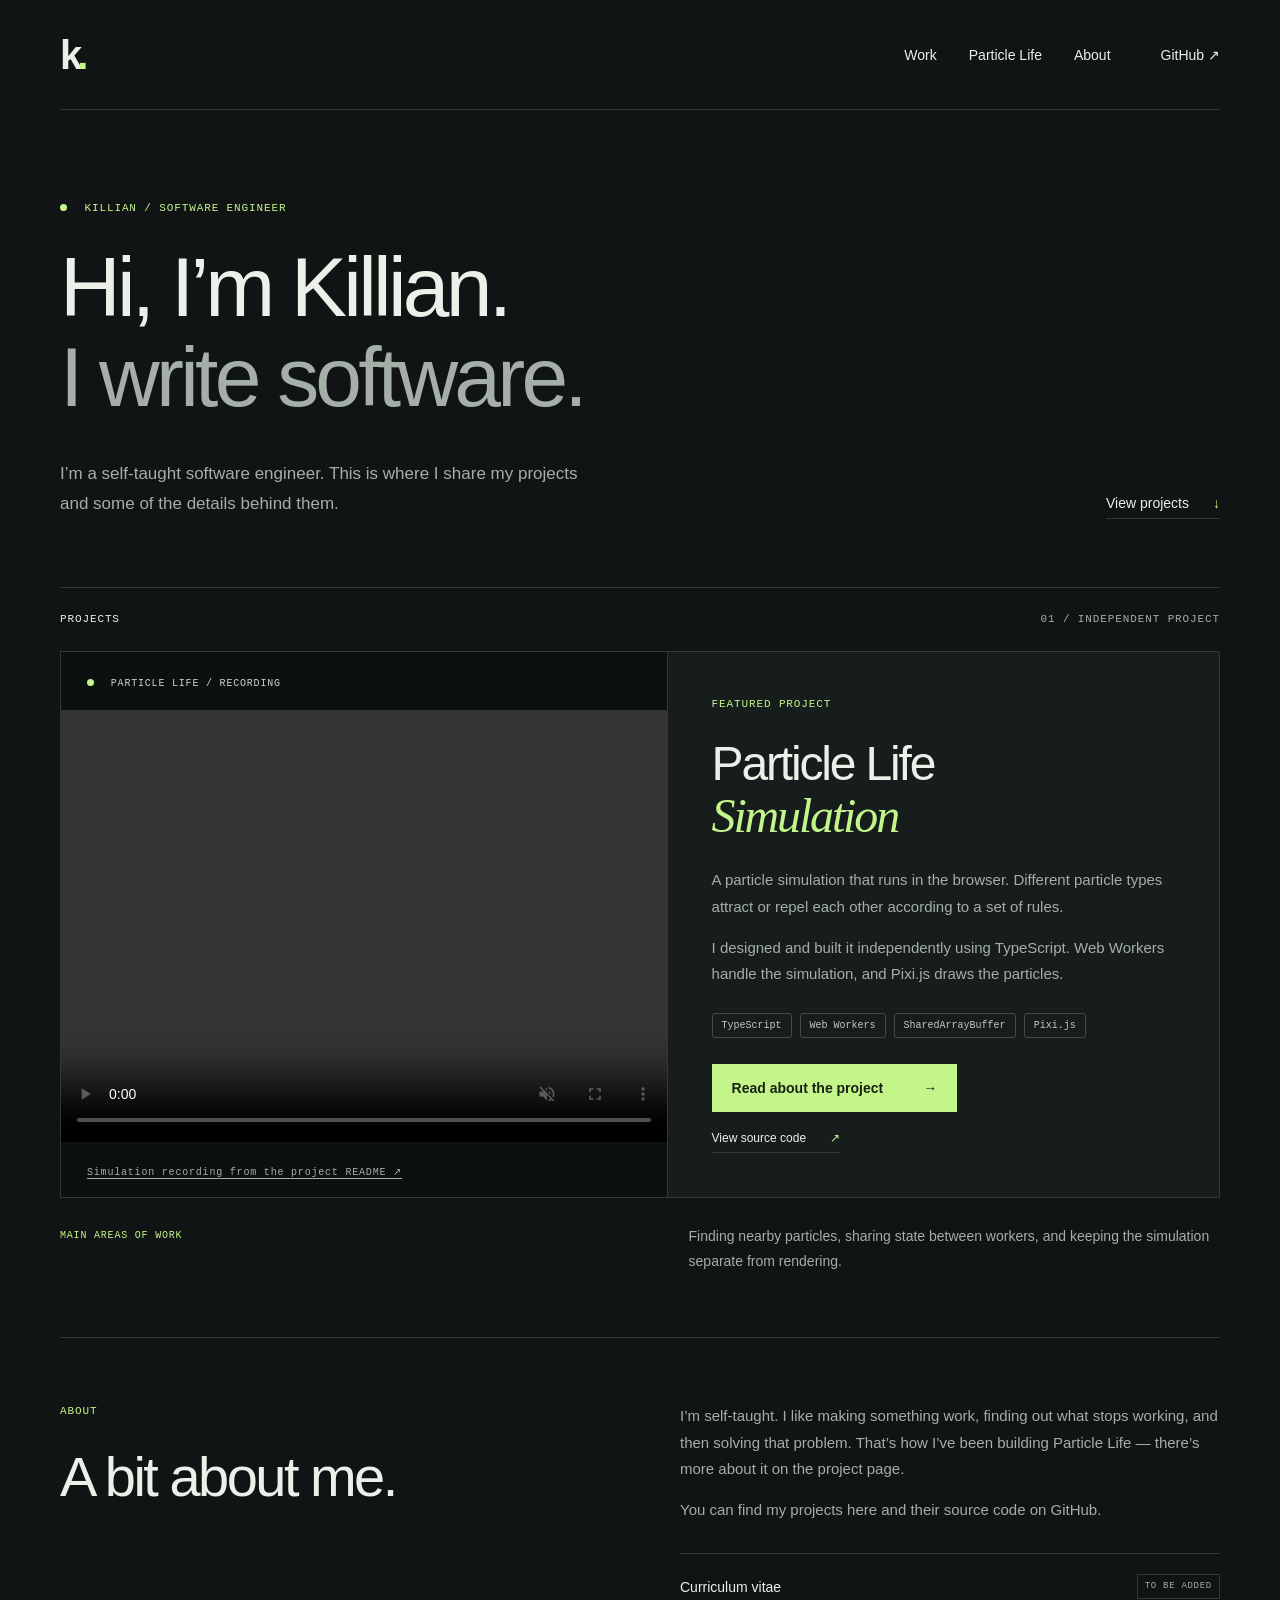
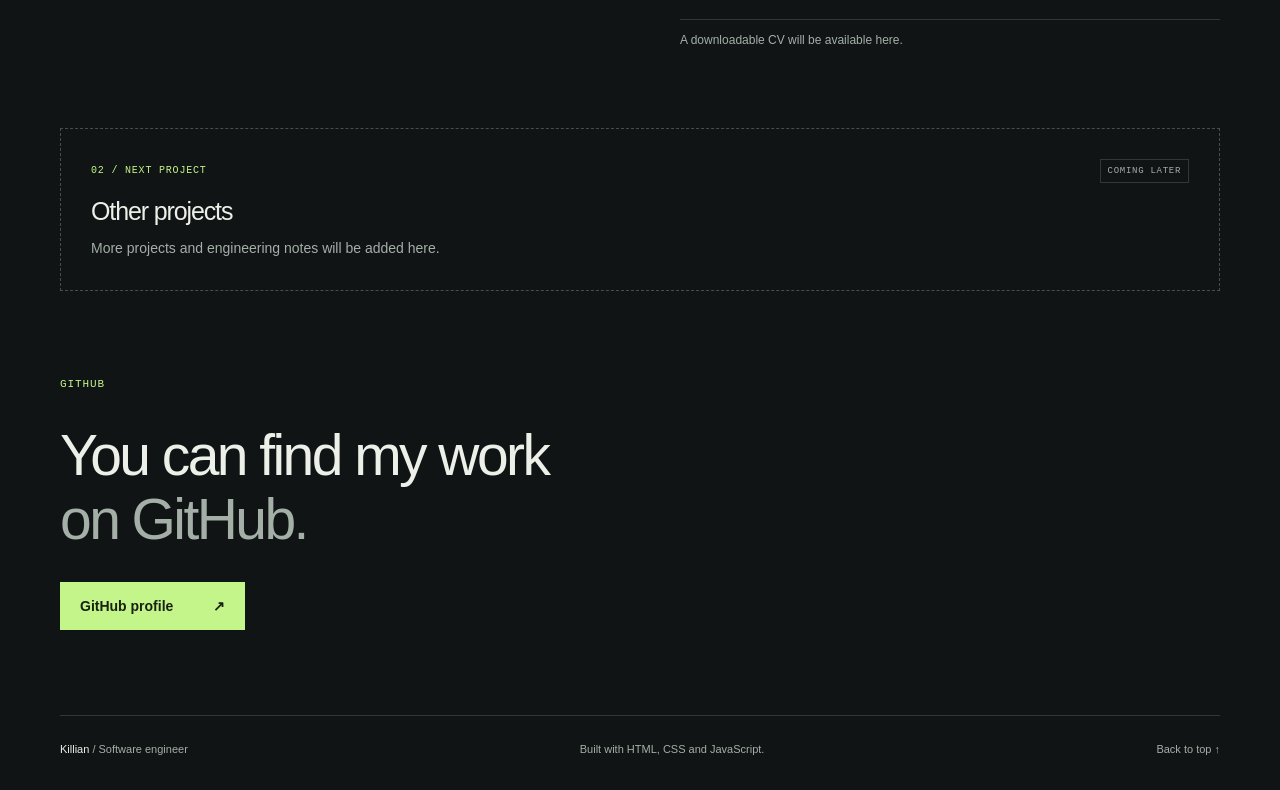
==== commit 0c99ef8f: "Tell Particle Life's development story in Killian's words" ====
--- a/index.html
+++ b/index.html
@@ -13,7 +13,7 @@
   <meta property="og:url" content="https://dufuslupus.github.io/">
   <link rel="icon" href="favicon.svg" type="image/svg+xml">
   <link rel="stylesheet" href="styles.css">
-  
+
 </head>
 <body>
   <a class="skip-link" href="#main">Skip to content</a>
@@ -37,7 +37,7 @@
       <div class="project-note"><span>MAIN AREAS OF WORK</span><p>Finding nearby particles, sharing state between workers, and keeping the simulation separate from rendering.</p></div>
     </section>
 
-    <section id="about" class="about wrap" aria-labelledby="about-title"><div><p class="eyebrow">ABOUT</p><h2 id="about-title">A bit about me.</h2></div><div class="about-copy"><p>I’ve learned software engineering through independent study and building projects. Working on Particle Life has given me a reason to learn more about simulation, memory layout and concurrency.</p><p>You can find my projects here and their source code on GitHub.</p><div class="cv-placeholder"><span>Curriculum vitae</span><span class="small-label">TO BE ADDED</span></div><p class="small-note">A downloadable CV will be available here.</p></div></section>
+    <section id="about" class="about wrap" aria-labelledby="about-title"><div><p class="eyebrow">ABOUT</p><h2 id="about-title">A bit about me.</h2></div><div class="about-copy"><p>I’m self-taught. I like making something work, finding out what stops working, and then solving that problem. That’s how I’ve been building Particle Life — there’s more about it on the project page.</p><p>You can find my projects here and their source code on GitHub.</p><div class="cv-placeholder"><span>Curriculum vitae</span><span class="small-label">TO BE ADDED</span></div><p class="small-note">A downloadable CV will be available here.</p></div></section>
     <section class="next-project wrap" aria-label="Future projects"><span class="card-number">02 / NEXT PROJECT</span><h2>Other projects</h2><p>More projects and engineering notes will be added here.</p><span class="small-label">COMING LATER</span></section>
     <section class="contact wrap" aria-labelledby="contact-title"><p class="eyebrow">GITHUB</p><h2 id="contact-title">You can find my work<br><span class="muted">on GitHub.</span></h2><a class="button" href="https://github.com/DufusLupus">GitHub profile <span aria-hidden="true">↗</span></a></section>
   </main>
--- a/styles.css
+++ b/styles.css
@@ -13,3 +13,12 @@
 .project-page-heading{padding:40px 0}.project-copy h1{font-size:48px;line-height:1.08;margin-bottom:26px}.project-copy h1 .serif{display:block;color:var(--accent)}nav [aria-current=page]{color:var(--accent)}
 @media(max-width:900px){.project-copy h1{font-size:39px}}
 @media(max-width:650px){.project-copy h1{font-size:43px}.project-page-heading{padding:28px 0}nav{gap:14px}nav a[href="index.html#about"]{display:none}}
+
+/* Story sections extend the existing two-column architecture layout. */
+.story-section{display:grid;grid-template-columns:1fr 1fr;gap:80px;border-top:1px solid var(--line);padding:60px 0}.story-section h2{font-size:clamp(30px,3.3vw,42px);line-height:1.2}.story-copy p{font-size:15px}.story-copy p:last-child{margin-bottom:0}.evolution{padding-bottom:55px}.timeline{list-style:none;display:grid;grid-template-columns:repeat(4,1fr);padding:0;margin:12px 0 20px;border-top:1px solid var(--line);border-left:1px solid var(--line)}.timeline li{position:relative;border-right:1px solid var(--line);border-bottom:1px solid var(--line);padding:25px;min-width:0}.timeline li>span{display:block;font:11px var(--mono);color:var(--accent);margin-bottom:20px}.timeline h3{font-size:20px;line-height:1.3;min-height:52px;margin-bottom:12px}.timeline p{font-size:13px;margin-bottom:0}.timeline-next{background:var(--panel)}.evolution>.small-note{font-size:12px;margin:0}.work:has(+ #origin){padding-bottom:55px}
+@media(max-width:900px){.story-section{gap:40px}.timeline{grid-template-columns:repeat(2,1fr)}}
+@media(max-width:650px){.story-section{grid-template-columns:1fr;gap:12px;padding:40px 0}.story-section h2{font-size:30px;margin-bottom:12px}.story-section h2 br{display:none}.timeline li{padding:20px 16px}.timeline h3{font-size:18px;min-height:70px}.timeline p{font-size:12px}.evolution{padding-bottom:35px}.work:has(+ #origin){padding-bottom:35px}}
+
+.evolution-notes{max-width:720px;margin-top:28px}.evolution-notes p{font-size:15px}.story-list{padding-left:20px;color:var(--muted);font-size:15px;line-height:1.75}.story-list li{margin-bottom:10px}
+
+.timeline-next{grid-column:1 / -1}.timeline-next h3{min-height:0}
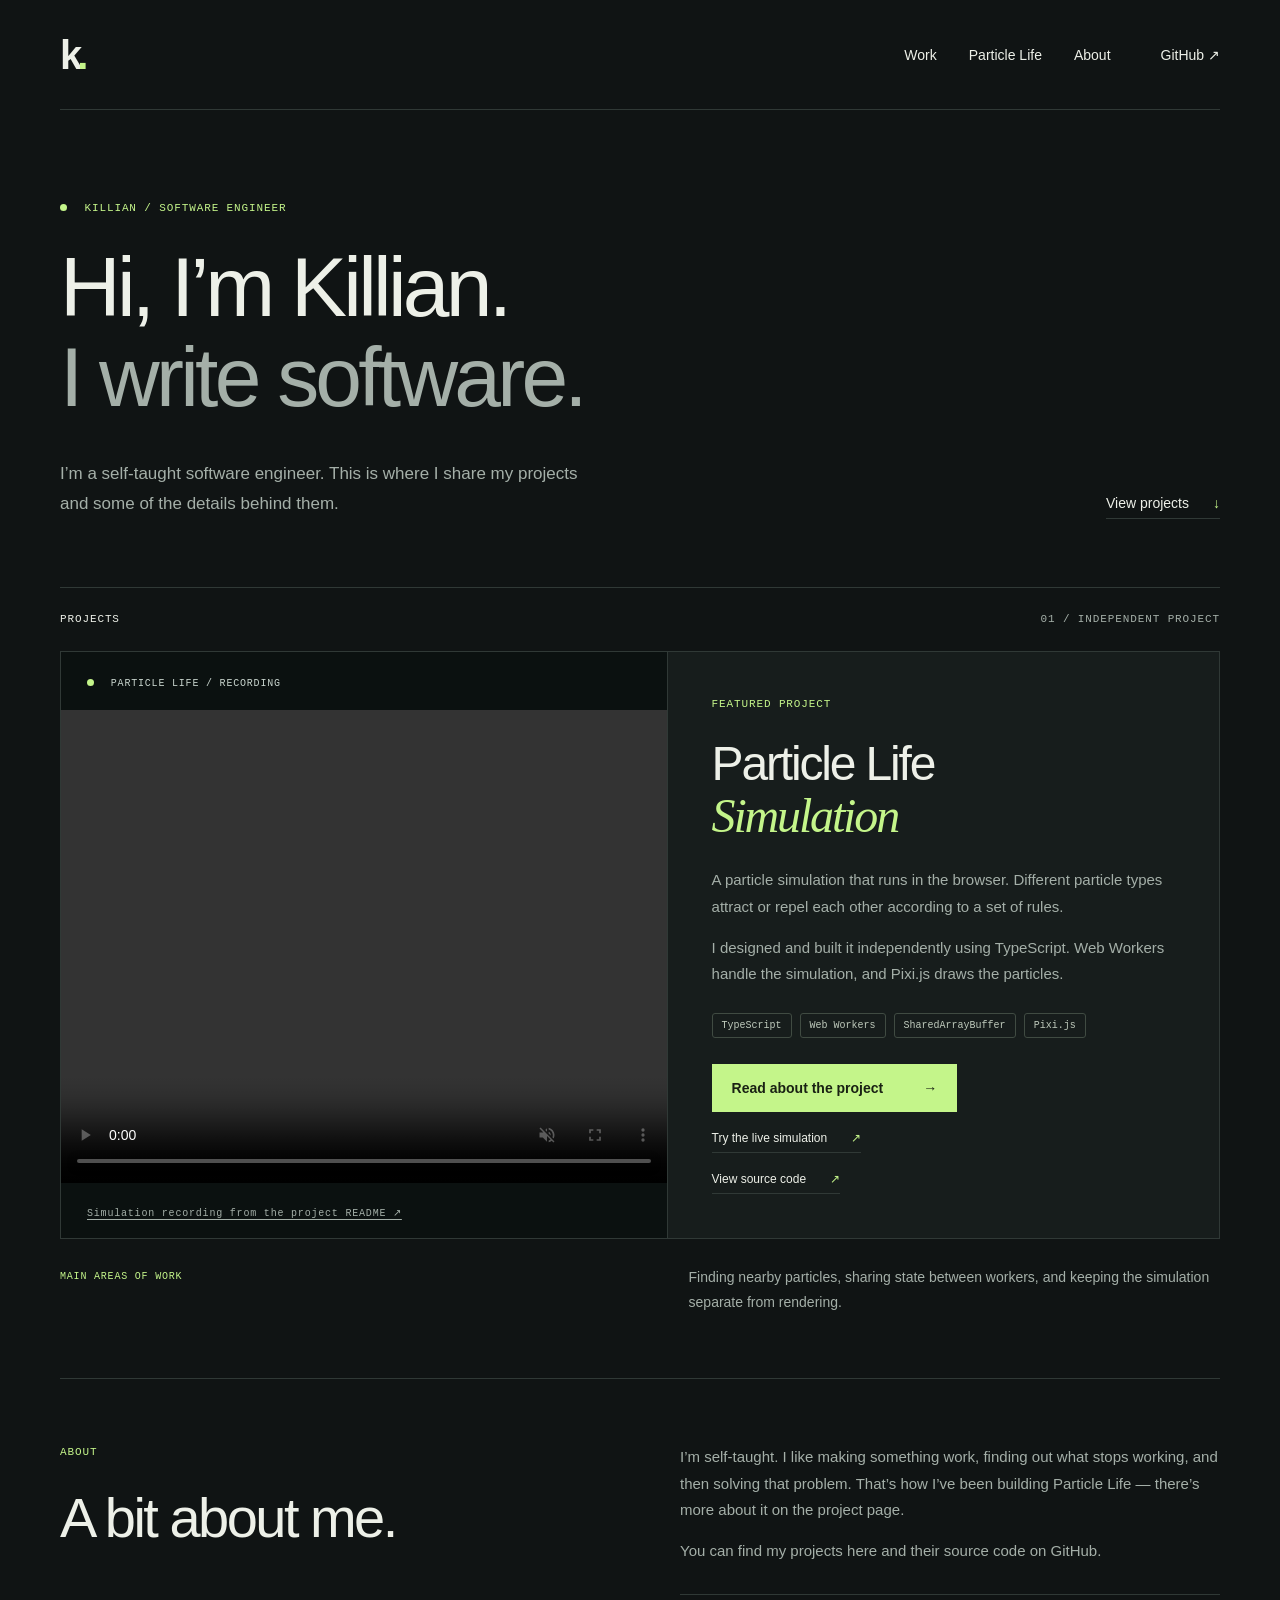
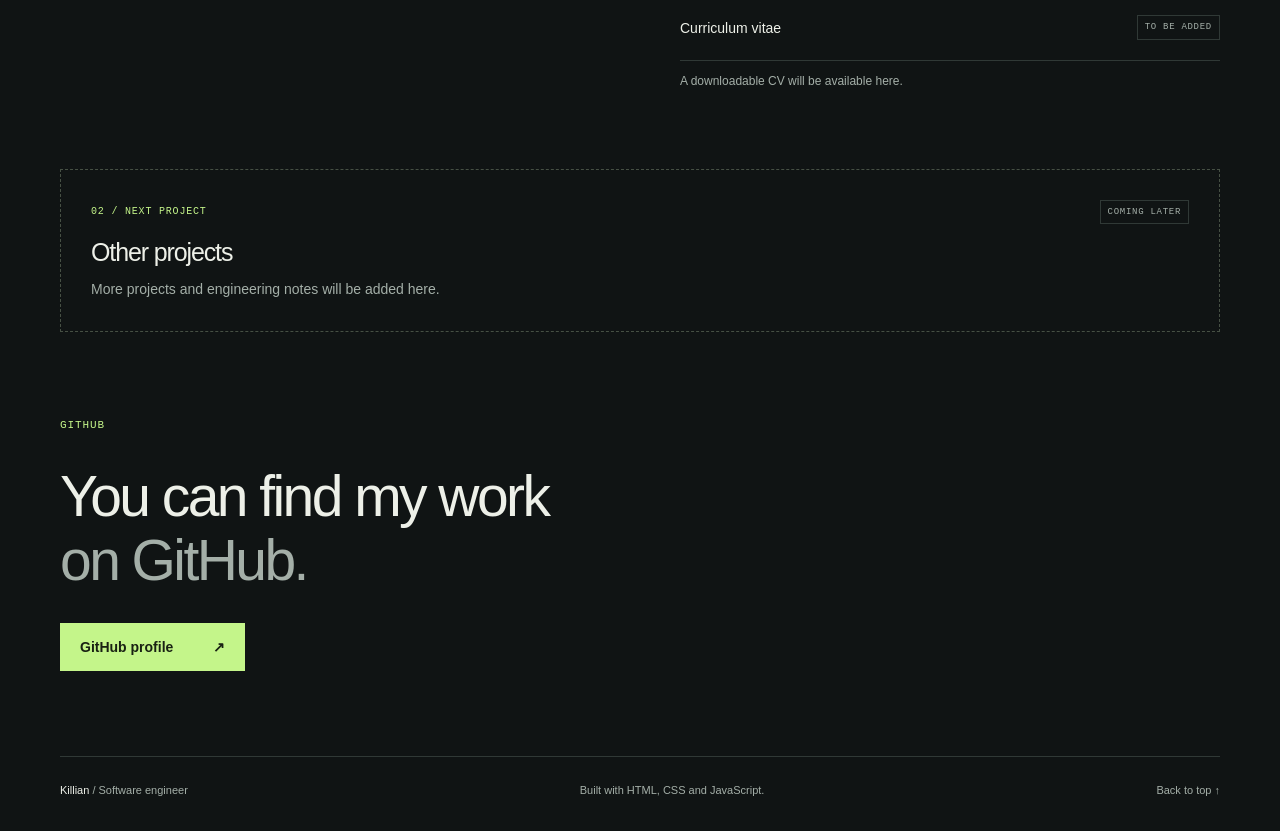
==== commit bcbb7ff5: "Link live Particle Life simulation from portfolio" ====
--- a/index.html
+++ b/index.html
@@ -32,7 +32,7 @@
       <div class="section-label"><h2 id="work-title">PROJECTS</h2><span>01 / INDEPENDENT PROJECT</span></div>
       <article class="featured">
         <div class="particle-art"><video id="particle-video" controls muted playsinline loop preload="metadata" aria-label="Particle Life simulation recording"><source src="assets/particle-life.mp4" type="video/mp4">Your browser cannot play this video. <a href="assets/particle-life.mp4">Download the simulation recording</a>.</video><div class="art-label"><span class="status-dot"></span> PARTICLE LIFE / RECORDING</div><p class="art-caption"><a href="https://github.com/user-attachments/assets/b621fb14-c8b5-4157-82b7-b56a4f75bf6d">Simulation recording from the project README ↗</a></p></div>
-        <div class="project-copy"><p class="eyebrow">FEATURED PROJECT</p><h3>Particle Life<span class="serif">Simulation</span></h3><p>A particle simulation that runs in the browser. Different particle types attract or repel each other according to a set of rules.</p><p>I designed and built it independently using TypeScript. Web Workers handle the simulation, and Pixi.js draws the particles.</p><ul class="tags" aria-label="Project technologies"><li>TypeScript</li><li>Web Workers</li><li>SharedArrayBuffer</li><li>Pixi.js</li></ul><a class="button" href="particle-life.html">Read about the project <span aria-hidden="true">→</span></a><a class="text-link secondary-link" href="https://github.com/DufusLupus/Javascript-Particle-Sim">View source code <span aria-hidden="true">↗</span></a></div>
+        <div class="project-copy"><p class="eyebrow">FEATURED PROJECT</p><h3>Particle Life<span class="serif">Simulation</span></h3><p>A particle simulation that runs in the browser. Different particle types attract or repel each other according to a set of rules.</p><p>I designed and built it independently using TypeScript. Web Workers handle the simulation, and Pixi.js draws the particles.</p><ul class="tags" aria-label="Project technologies"><li>TypeScript</li><li>Web Workers</li><li>SharedArrayBuffer</li><li>Pixi.js</li></ul><a class="button" href="particle-life.html">Read about the project <span aria-hidden="true">→</span></a><a class="text-link secondary-link" href="https://javascript-particle-sim.vercel.app/">Try the live simulation <span aria-hidden="true">↗</span></a><a class="text-link secondary-link" href="https://github.com/DufusLupus/Javascript-Particle-Sim">View source code <span aria-hidden="true">↗</span></a></div>
       </article>
       <div class="project-note"><span>MAIN AREAS OF WORK</span><p>Finding nearby particles, sharing state between workers, and keeping the simulation separate from rendering.</p></div>
     </section>
--- a/styles.css
+++ b/styles.css
@@ -22,3 +22,6 @@
 .evolution-notes{max-width:720px;margin-top:28px}.evolution-notes p{font-size:15px}.story-list{padding-left:20px;color:var(--muted);font-size:15px;line-height:1.75}.story-list li{margin-bottom:10px}
 
 .timeline-next{grid-column:1 / -1}.timeline-next h3{min-height:0}
+
+/* Make story questions readable as headings rather than small metadata. */
+.story-section>div>.eyebrow{font-family:inherit;font-size:clamp(18px,1.8vw,23px);font-weight:500;letter-spacing:0;line-height:1.35;margin-bottom:18px;text-transform:none}
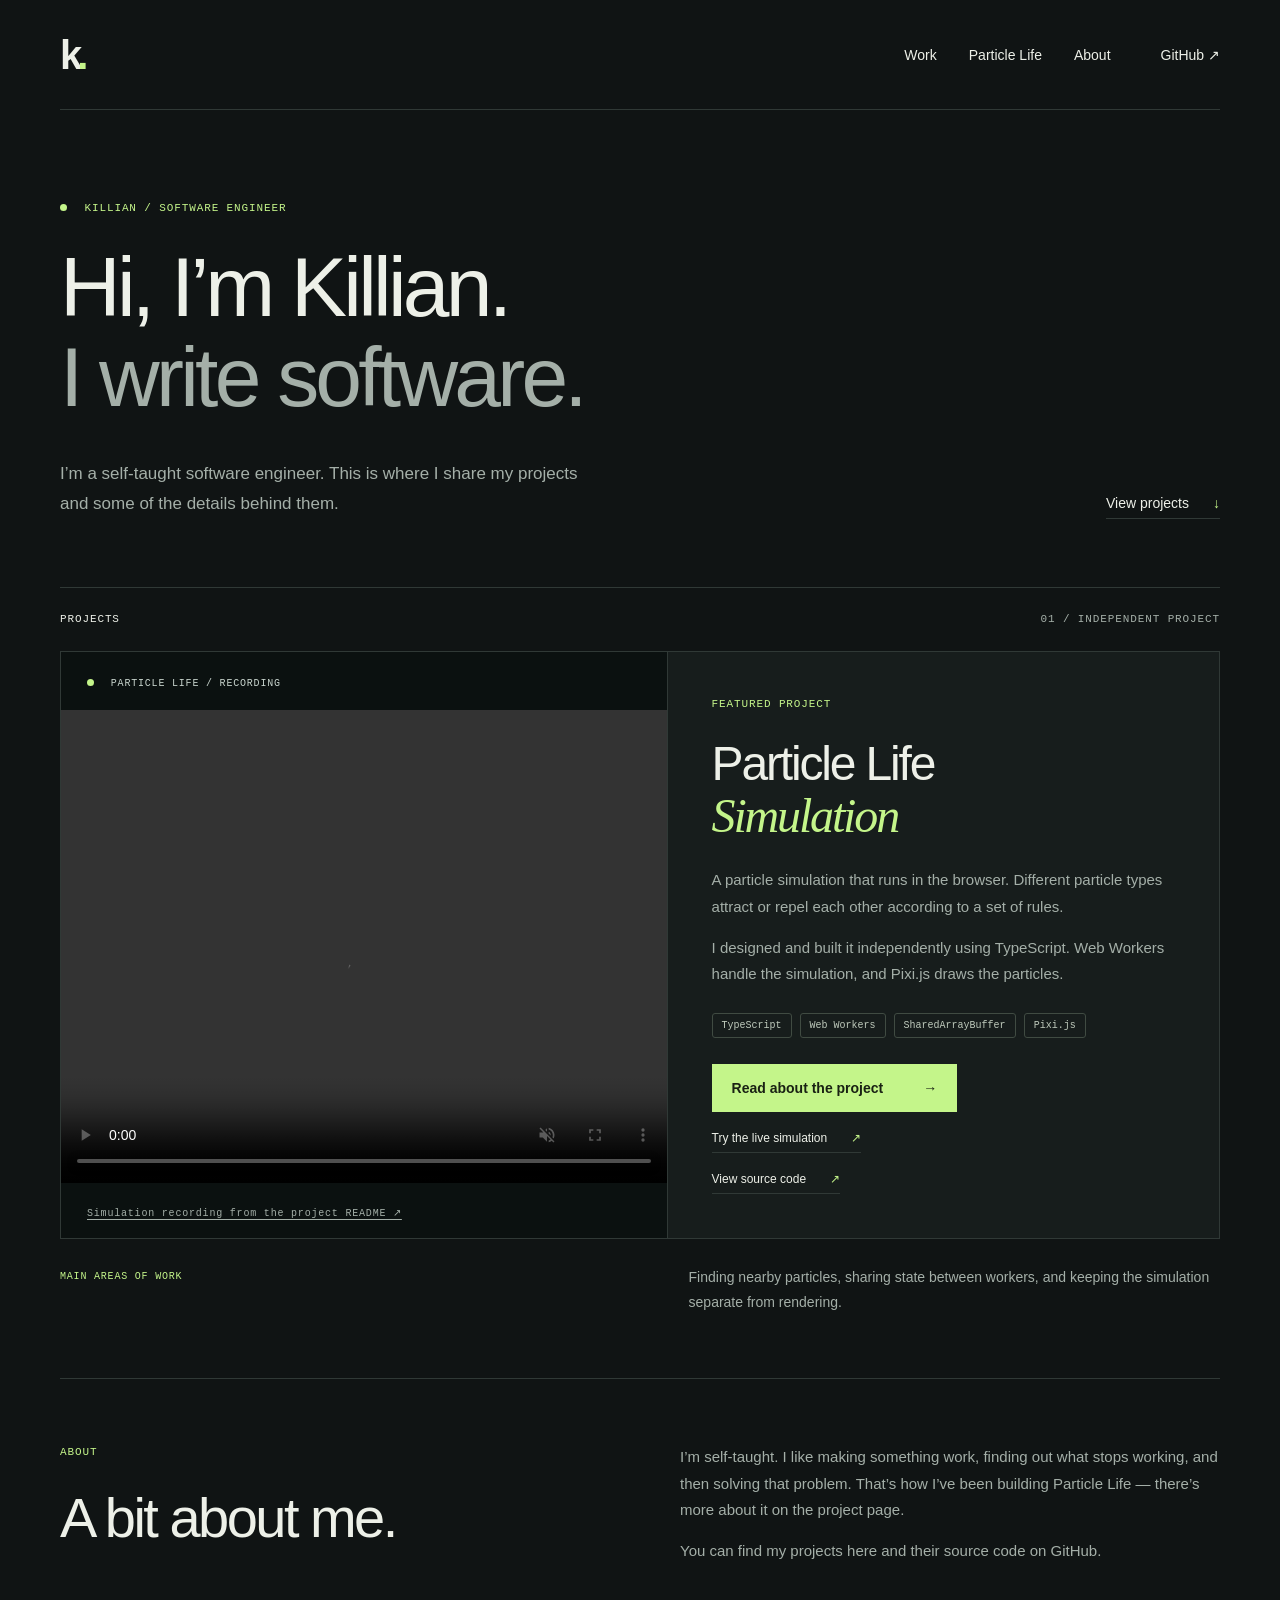
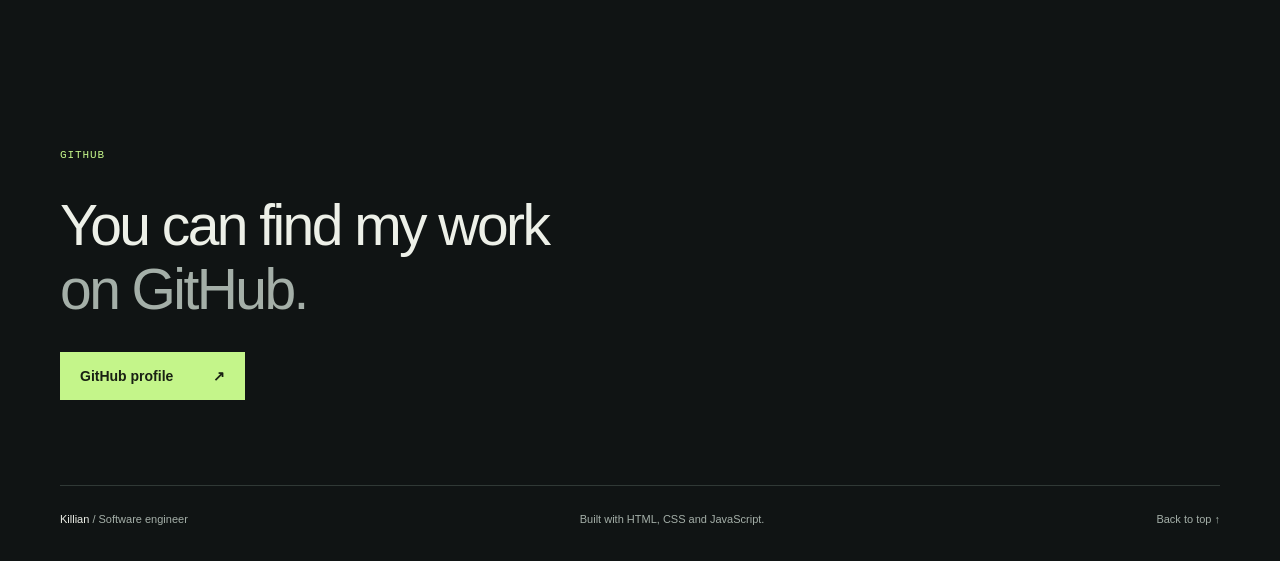
==== commit 2efd3fc1: "Remove unfinished portfolio placeholders" ====
--- a/index.html
+++ b/index.html
@@ -32,13 +32,12 @@
       <div class="section-label"><h2 id="work-title">PROJECTS</h2><span>01 / INDEPENDENT PROJECT</span></div>
       <article class="featured">
         <div class="particle-art"><video id="particle-video" controls muted playsinline loop preload="metadata" aria-label="Particle Life simulation recording"><source src="assets/particle-life.mp4" type="video/mp4">Your browser cannot play this video. <a href="assets/particle-life.mp4">Download the simulation recording</a>.</video><div class="art-label"><span class="status-dot"></span> PARTICLE LIFE / RECORDING</div><p class="art-caption"><a href="https://github.com/user-attachments/assets/b621fb14-c8b5-4157-82b7-b56a4f75bf6d">Simulation recording from the project README ↗</a></p></div>
-        <div class="project-copy"><p class="eyebrow">FEATURED PROJECT</p><h3>Particle Life<span class="serif">Simulation</span></h3><p>A particle simulation that runs in the browser. Different particle types attract or repel each other according to a set of rules.</p><p>I designed and built it independently using TypeScript. Web Workers handle the simulation, and Pixi.js draws the particles.</p><ul class="tags" aria-label="Project technologies"><li>TypeScript</li><li>Web Workers</li><li>SharedArrayBuffer</li><li>Pixi.js</li></ul><a class="button" href="particle-life.html">Read about the project <span aria-hidden="true">→</span></a><a class="text-link secondary-link" href="https://javascript-particle-sim.vercel.app/">Try the live simulation <span aria-hidden="true">↗</span></a><a class="text-link secondary-link" href="https://github.com/DufusLupus/Javascript-Particle-Sim">View source code <span aria-hidden="true">↗</span></a></div>
+        <div class="project-copy"><p class="eyebrow">FEATURED PROJECT</p><h3>Particle Life<span class="serif">Simulation</span></h3><p>A particle simulation that runs in the browser. Different particle types attract or repel each other according to a set of rules.</p><p>I designed and built it independently using TypeScript. Web Workers handle the simulation, and Pixi.js draws the particles.</p><ul class="tags" aria-label="Project technologies"><li>TypeScript</li><li>Web Workers</li><li>SharedArrayBuffer</li><li>Pixi.js</li></ul><a class="button" href="particle-life.html">Read about the project <span aria-hidden="true">→</span></a><a class="text-link secondary-link" href="https://javascript-particle-sim.vercel.app/" target="_blank" rel="noopener noreferrer">Try the live simulation <span aria-hidden="true">↗</span></a><a class="text-link secondary-link" href="https://github.com/DufusLupus/Javascript-Particle-Sim">View source code <span aria-hidden="true">↗</span></a></div>
       </article>
       <div class="project-note"><span>MAIN AREAS OF WORK</span><p>Finding nearby particles, sharing state between workers, and keeping the simulation separate from rendering.</p></div>
     </section>
 
-    <section id="about" class="about wrap" aria-labelledby="about-title"><div><p class="eyebrow">ABOUT</p><h2 id="about-title">A bit about me.</h2></div><div class="about-copy"><p>I’m self-taught. I like making something work, finding out what stops working, and then solving that problem. That’s how I’ve been building Particle Life — there’s more about it on the project page.</p><p>You can find my projects here and their source code on GitHub.</p><div class="cv-placeholder"><span>Curriculum vitae</span><span class="small-label">TO BE ADDED</span></div><p class="small-note">A downloadable CV will be available here.</p></div></section>
-    <section class="next-project wrap" aria-label="Future projects"><span class="card-number">02 / NEXT PROJECT</span><h2>Other projects</h2><p>More projects and engineering notes will be added here.</p><span class="small-label">COMING LATER</span></section>
+    <section id="about" class="about wrap" aria-labelledby="about-title"><div><p class="eyebrow">ABOUT</p><h2 id="about-title">A bit about me.</h2></div><div class="about-copy"><p>I’m self-taught. I like making something work, finding out what stops working, and then solving that problem. That’s how I’ve been building Particle Life — there’s more about it on the project page.</p><p>You can find my projects here and their source code on GitHub.</p></div></section>
     <section class="contact wrap" aria-labelledby="contact-title"><p class="eyebrow">GITHUB</p><h2 id="contact-title">You can find my work<br><span class="muted">on GitHub.</span></h2><a class="button" href="https://github.com/DufusLupus">GitHub profile <span aria-hidden="true">↗</span></a></section>
   </main>
   <footer class="wrap"><span>Killian <span class="muted">/ Software engineer</span></span><span>Built with HTML, CSS and JavaScript.</span><a href="#">Back to top ↑</a></footer>
--- a/styles.css
+++ b/styles.css
@@ -1,9 +1,9 @@
 @charset "UTF-8";
 :root{color-scheme:dark;--bg:#101414;--panel:#171d1c;--line:#303936;--text:#edf0e8;--muted:#a4afa8;--accent:#c4f58a;--mono:ui-monospace,SFMono-Regular,Consolas,monospace}
-*{box-sizing:border-box}html{scroll-behavior:smooth;scroll-padding-top:32px}body{margin:0;background:var(--bg);color:var(--text);font-family:Inter,"Segoe UI",Arial,sans-serif;-webkit-font-smoothing:antialiased}a{color:inherit;text-decoration:none}button{font:inherit}a,button{-webkit-tap-highlight-color:transparent}a:focus-visible,button:focus-visible{outline:2px solid var(--accent);outline-offset:6px}a:hover{color:var(--accent)}p{line-height:1.75;color:var(--muted)}h1,h2,h3,p{margin-top:0}h1,h2,h3{font-weight:500;letter-spacing:-.045em}.wrap{width:min(1160px,calc(100% - 96px));margin-inline:auto}.site-header{height:110px;display:flex;align-items:center;justify-content:space-between;border-bottom:1px solid var(--line)}.wordmark{font-weight:700;font-size:40px;letter-spacing:-5px;line-height:1}.wordmark span{color:var(--accent)}nav{display:flex;gap:32px;font-size:14px}nav .external{margin-left:18px}.hero{padding:90px 0 68px}.eyebrow,.section-label,.card-number,.small-label,.art-label,.array-label,.demo-caption,.art-caption{font:11px/1.6 var(--mono);letter-spacing:.08em}.eyebrow{color:var(--accent);margin-bottom:24px}.status-dot{display:inline-block;width:7px;height:7px;border-radius:50%;background:var(--accent);margin-right:10px}.hero h1{font-size:clamp(45px,6.6vw,84px);line-height:1.08;margin-bottom:36px}.hero h1>span{color:var(--muted)}.hero-bottom{display:flex;justify-content:space-between;align-items:end;gap:30px}.hero-bottom p{font-size:17px;margin:0;max-width:530px}.text-link{font-size:14px;display:inline-flex;gap:24px;align-items:center;padding-bottom:7px;border-bottom:1px solid var(--line);white-space:nowrap}.text-link span,.button span{color:var(--accent)}.section-label{border-top:1px solid var(--line);padding:23px 0;display:flex;justify-content:space-between;color:var(--muted);gap:20px}.section-label h2,.section-label p{font:inherit;letter-spacing:inherit;color:var(--text);margin:0}.featured{display:grid;grid-template-columns:1.1fr 1fr;background:var(--panel);border:1px solid var(--line)}.particle-art{min-height:520px;position:relative;background:#0b1110;overflow:hidden;border-right:1px solid var(--line)}canvas{width:100%;height:100%;position:absolute;inset:0}.art-label{position:absolute;top:24px;left:26px;color:#c8d4cd;font-size:10px}.art-caption{position:absolute;bottom:16px;left:26px;right:20px;font-size:10px;color:#a4afa8;margin:0}.project-copy{padding:44px}.project-copy h3{font-size:48px;line-height:1.08;margin-bottom:26px}.serif{font-family:Georgia,"Times New Roman",serif;font-style:italic;font-weight:400}.project-copy h3 .serif{display:block;color:var(--accent)}.project-copy p:not(.eyebrow){font-size:15px}.tags{display:flex;flex-wrap:wrap;list-style:none;gap:8px;padding:0;margin:26px 0}.tags li{border:1px solid #404b42;border-radius:3px;padding:6px 9px;color:#bfcabc;font:10px var(--mono)}.button{display:inline-flex;justify-content:space-between;align-items:center;gap:40px;background:var(--accent);color:#192113;padding:15px 19px;font-size:14px;font-weight:600;border:1px solid var(--accent)}.button span{color:#192113}.button:hover{background:#d9ffae;color:#192113}.secondary-link{display:flex;width:fit-content;margin-top:19px;font-size:12px}.project-note{display:grid;grid-template-columns:1.1fr 1fr;gap:44px;padding:26px 0 64px}.project-note>span{font:10px var(--mono);letter-spacing:.08em;color:var(--accent);padding-top:6px}.project-note p{margin:0;font-size:14px}.engineering{padding-bottom:70px}.engineering>h2,.contact h2{font-size:clamp(36px,4.5vw,57px);line-height:1.12;margin:30px 0 23px}.muted{color:var(--muted)}.section-intro{max-width:570px;font-size:16px;margin-bottom:42px}.highlights{display:grid;grid-template-columns:repeat(3,1fr);border:1px solid var(--line)}.highlights article{padding:30px;display:flex;flex-direction:column}.highlights article+article{border-left:1px solid var(--line)}.card-number{color:var(--accent);font-size:10px}.highlights h3{font-size:26px;line-height:1.2;margin:26px 0 18px}.highlights p{font-size:14px;margin-bottom:30px}.source-link{font:11px/1.6 var(--mono);color:var(--text);display:flex;gap:20px;align-items:center;width:fit-content;border-bottom:1px solid var(--line);padding-bottom:4px;margin-top:auto}.source-link span{color:var(--accent)}.architecture{display:grid;grid-template-columns:1fr 1fr;gap:80px;padding:75px 0}.architecture h3,.grid-heading h3,.engineering-footnotes h3{font-size:30px;line-height:1.2}.architecture p:not(.eyebrow){font-size:14px;max-width:430px}.pipeline{list-style:none;margin:0;padding:0}.pipeline li{display:flex;gap:24px;border-bottom:1px solid var(--line);padding:19px 0}.pipeline li:first-child{padding-top:0}.pipeline li>span{font:12px var(--mono);color:var(--accent);padding-top:3px}.pipeline strong{font-weight:500;font-size:16px}.pipeline small{display:block;margin-top:7px;font-size:12px;line-height:1.6;color:var(--muted)}.grid-explainer{background:var(--panel);border:1px solid var(--line);padding:32px}.grid-heading{display:flex;justify-content:space-between;align-items:center;gap:40px}.grid-heading .eyebrow{font-size:10px;margin-bottom:15px}.grid-heading h3{margin-bottom:22px}.grid-heading>p{max-width:310px;font-size:13px}.grid-demo{display:grid;grid-template-columns:230px 1fr;gap:50px;align-items:center;margin:14px 0 30px}.grid-cells{display:grid;grid-template-columns:repeat(2,1fr);height:210px;gap:1px;background:#455041;border:1px solid #455041}.grid-cells>div{position:relative;background:#111914;display:flex;align-items:center;justify-content:center;gap:10px}.grid-cells span{position:absolute;top:9px;left:10px;font:11px var(--mono);color:var(--muted)}.grid-cells i{width:7px;height:7px;border-radius:50%;background:var(--accent);box-shadow:0 0 10px #c4f58350}.grid-cells>div:nth-child(2) i{background:#7bd0cf}.grid-cells>div:nth-child(3) i{background:#e7a8cf}.grid-cells>div:nth-child(4) i{background:#e9c77c}.step-controls{display:flex;gap:7px;flex-wrap:wrap;margin-bottom:25px}.step-controls button{background:transparent;border:1px solid #596453;border-radius:3px;padding:9px 12px;color:var(--text);font:11px var(--mono);cursor:pointer}.step-controls button[aria-pressed=true]{background:var(--accent);border-color:var(--accent);color:#182012}.step-controls button:hover{border-color:var(--accent)}.array-label{color:var(--muted);font-size:10px;margin-bottom:10px}.array-values{display:flex;gap:5px;flex-wrap:wrap}.array-values span{background:#0e1410;border:1px solid #404a3b;padding:12px;min-width:64px;text-align:center;font:14px var(--mono);color:var(--accent)}.step-description{font-size:13px;margin:15px 0 0;min-height:46px}.demo-caption{font-size:10px;letter-spacing:0;margin:0}.demo-caption a{text-decoration:underline;text-underline-offset:3px}.engineering-footnotes{display:grid;grid-template-columns:1fr 1fr;gap:60px;padding-top:50px}.engineering-footnotes .eyebrow{font-size:10px;margin-bottom:14px}.engineering-footnotes h3{font-size:24px}.engineering-footnotes p:not(.eyebrow){font-size:14px}.about{display:grid;grid-template-columns:1fr 1fr;gap:80px;border-top:1px solid var(--line);padding:65px 0}.about h2{font-size:clamp(36px,4.5vw,56px);line-height:1.15}.about .serif{color:var(--accent)}.about-copy p{font-size:15px}.cv-placeholder{display:flex;align-items:center;justify-content:space-between;border-block:1px solid var(--line);padding:20px 0;margin-top:30px;font-size:14px;gap:20px}.small-label{font-size:9px;color:var(--muted);border:1px solid var(--line);padding:4px 7px;white-space:nowrap}.about-copy .small-note{font-size:12px;margin-top:10px}.next-project{padding:30px;border:1px dashed #465044;position:relative}.next-project h2{font-size:25px;margin:18px 0 10px}.next-project p{font-size:14px;margin-bottom:0}.next-project>.small-label{position:absolute;top:30px;right:30px}.contact{padding:85px 0}.contact h2{margin-bottom:30px}footer{display:flex;justify-content:space-between;gap:20px;align-items:center;border-top:1px solid var(--line);padding:27px 0 36px;font-size:11px;color:var(--muted)}footer>span:first-child{color:var(--text)}.skip-link{position:fixed;top:-100px;left:20px;z-index:10;padding:12px;background:var(--accent);color:#172012}.skip-link:focus{top:15px}
+*{box-sizing:border-box}html{scroll-behavior:smooth;scroll-padding-top:32px}body{margin:0;background:var(--bg);color:var(--text);font-family:Inter,"Segoe UI",Arial,sans-serif;-webkit-font-smoothing:antialiased}a{color:inherit;text-decoration:none}button{font:inherit}a,button{-webkit-tap-highlight-color:transparent}a:focus-visible,button:focus-visible{outline:2px solid var(--accent);outline-offset:6px}a:hover{color:var(--accent)}p{line-height:1.75;color:var(--muted)}h1,h2,h3,p{margin-top:0}h1,h2,h3{font-weight:500;letter-spacing:-.045em}.wrap{width:min(1160px,calc(100% - 96px));margin-inline:auto}.site-header{height:110px;display:flex;align-items:center;justify-content:space-between;border-bottom:1px solid var(--line)}.wordmark{font-weight:700;font-size:40px;letter-spacing:-5px;line-height:1}.wordmark span{color:var(--accent)}nav{display:flex;gap:32px;font-size:14px}nav .external{margin-left:18px}.hero{padding:90px 0 68px}.eyebrow,.section-label,.card-number,.art-label,.array-label,.demo-caption,.art-caption{font:11px/1.6 var(--mono);letter-spacing:.08em}.eyebrow{color:var(--accent);margin-bottom:24px}.status-dot{display:inline-block;width:7px;height:7px;border-radius:50%;background:var(--accent);margin-right:10px}.hero h1{font-size:clamp(45px,6.6vw,84px);line-height:1.08;margin-bottom:36px}.hero h1>span{color:var(--muted)}.hero-bottom{display:flex;justify-content:space-between;align-items:end;gap:30px}.hero-bottom p{font-size:17px;margin:0;max-width:530px}.text-link{font-size:14px;display:inline-flex;gap:24px;align-items:center;padding-bottom:7px;border-bottom:1px solid var(--line);white-space:nowrap}.text-link span,.button span{color:var(--accent)}.section-label{border-top:1px solid var(--line);padding:23px 0;display:flex;justify-content:space-between;color:var(--muted);gap:20px}.section-label h2,.section-label p{font:inherit;letter-spacing:inherit;color:var(--text);margin:0}.featured{display:grid;grid-template-columns:1.1fr 1fr;background:var(--panel);border:1px solid var(--line)}.particle-art{min-height:520px;position:relative;background:#0b1110;overflow:hidden;border-right:1px solid var(--line)}canvas{width:100%;height:100%;position:absolute;inset:0}.art-label{position:absolute;top:24px;left:26px;color:#c8d4cd;font-size:10px}.art-caption{position:absolute;bottom:16px;left:26px;right:20px;font-size:10px;color:#a4afa8;margin:0}.project-copy{padding:44px}.project-copy h3{font-size:48px;line-height:1.08;margin-bottom:26px}.serif{font-family:Georgia,"Times New Roman",serif;font-style:italic;font-weight:400}.project-copy h3 .serif{display:block;color:var(--accent)}.project-copy p:not(.eyebrow){font-size:15px}.tags{display:flex;flex-wrap:wrap;list-style:none;gap:8px;padding:0;margin:26px 0}.tags li{border:1px solid #404b42;border-radius:3px;padding:6px 9px;color:#bfcabc;font:10px var(--mono)}.button{display:inline-flex;justify-content:space-between;align-items:center;gap:40px;background:var(--accent);color:#192113;padding:15px 19px;font-size:14px;font-weight:600;border:1px solid var(--accent)}.button span{color:#192113}.button:hover{background:#d9ffae;color:#192113}.secondary-link{display:flex;width:fit-content;margin-top:19px;font-size:12px}.project-note{display:grid;grid-template-columns:1.1fr 1fr;gap:44px;padding:26px 0 64px}.project-note>span{font:10px var(--mono);letter-spacing:.08em;color:var(--accent);padding-top:6px}.project-note p{margin:0;font-size:14px}.engineering{padding-bottom:70px}.engineering>h2,.contact h2{font-size:clamp(36px,4.5vw,57px);line-height:1.12;margin:30px 0 23px}.muted{color:var(--muted)}.section-intro{max-width:570px;font-size:16px;margin-bottom:42px}.highlights{display:grid;grid-template-columns:repeat(3,1fr);border:1px solid var(--line)}.highlights article{padding:30px;display:flex;flex-direction:column}.highlights article+article{border-left:1px solid var(--line)}.card-number{color:var(--accent);font-size:10px}.highlights h3{font-size:26px;line-height:1.2;margin:26px 0 18px}.highlights p{font-size:14px;margin-bottom:30px}.source-link{font:11px/1.6 var(--mono);color:var(--text);display:flex;gap:20px;align-items:center;width:fit-content;border-bottom:1px solid var(--line);padding-bottom:4px;margin-top:auto}.source-link span{color:var(--accent)}.architecture{display:grid;grid-template-columns:1fr 1fr;gap:80px;padding:75px 0}.architecture h3,.grid-heading h3,.engineering-footnotes h3{font-size:30px;line-height:1.2}.architecture p:not(.eyebrow){font-size:14px;max-width:430px}.pipeline{list-style:none;margin:0;padding:0}.pipeline li{display:flex;gap:24px;border-bottom:1px solid var(--line);padding:19px 0}.pipeline li:first-child{padding-top:0}.pipeline li>span{font:12px var(--mono);color:var(--accent);padding-top:3px}.pipeline strong{font-weight:500;font-size:16px}.pipeline small{display:block;margin-top:7px;font-size:12px;line-height:1.6;color:var(--muted)}.grid-explainer{background:var(--panel);border:1px solid var(--line);padding:32px}.grid-heading{display:flex;justify-content:space-between;align-items:center;gap:40px}.grid-heading .eyebrow{font-size:10px;margin-bottom:15px}.grid-heading h3{margin-bottom:22px}.grid-heading>p{max-width:310px;font-size:13px}.grid-demo{display:grid;grid-template-columns:230px 1fr;gap:50px;align-items:center;margin:14px 0 30px}.grid-cells{display:grid;grid-template-columns:repeat(2,1fr);height:210px;gap:1px;background:#455041;border:1px solid #455041}.grid-cells>div{position:relative;background:#111914;display:flex;align-items:center;justify-content:center;gap:10px}.grid-cells span{position:absolute;top:9px;left:10px;font:11px var(--mono);color:var(--muted)}.grid-cells i{width:7px;height:7px;border-radius:50%;background:var(--accent);box-shadow:0 0 10px #c4f58350}.grid-cells>div:nth-child(2) i{background:#7bd0cf}.grid-cells>div:nth-child(3) i{background:#e7a8cf}.grid-cells>div:nth-child(4) i{background:#e9c77c}.step-controls{display:flex;gap:7px;flex-wrap:wrap;margin-bottom:25px}.step-controls button{background:transparent;border:1px solid #596453;border-radius:3px;padding:9px 12px;color:var(--text);font:11px var(--mono);cursor:pointer}.step-controls button[aria-pressed=true]{background:var(--accent);border-color:var(--accent);color:#182012}.step-controls button:hover{border-color:var(--accent)}.array-label{color:var(--muted);font-size:10px;margin-bottom:10px}.array-values{display:flex;gap:5px;flex-wrap:wrap}.array-values span{background:#0e1410;border:1px solid #404a3b;padding:12px;min-width:64px;text-align:center;font:14px var(--mono);color:var(--accent)}.step-description{font-size:13px;margin:15px 0 0;min-height:46px}.demo-caption{font-size:10px;letter-spacing:0;margin:0}.demo-caption a{text-decoration:underline;text-underline-offset:3px}.engineering-footnotes{display:grid;grid-template-columns:1fr 1fr;gap:60px;padding-top:50px}.engineering-footnotes .eyebrow{font-size:10px;margin-bottom:14px}.engineering-footnotes h3{font-size:24px}.engineering-footnotes p:not(.eyebrow){font-size:14px}.about{display:grid;grid-template-columns:1fr 1fr;gap:80px;border-top:1px solid var(--line);padding:65px 0}.about h2{font-size:clamp(36px,4.5vw,56px);line-height:1.15}.about .serif{color:var(--accent)}.about-copy p{font-size:15px}.contact{padding:85px 0}.contact h2{margin-bottom:30px}footer{display:flex;justify-content:space-between;gap:20px;align-items:center;border-top:1px solid var(--line);padding:27px 0 36px;font-size:11px;color:var(--muted)}footer>span:first-child{color:var(--text)}.skip-link{position:fixed;top:-100px;left:20px;z-index:10;padding:12px;background:var(--accent);color:#172012}.skip-link:focus{top:15px}
 @media(min-width:1450px){.hero{padding-top:110px}.hero h1{font-size:88px}}
 @media(max-width:900px){.wrap{width:calc(100% - 48px)}.project-copy{padding:28px}.project-copy h3{font-size:39px}.highlights article{padding:22px}.architecture,.about{gap:40px}.grid-demo{gap:25px}.grid-heading{gap:20px}.project-note{gap:28px}.engineering-footnotes{gap:35px}}
-@media(max-width:650px){.wrap{width:calc(100% - 36px)}.site-header{height:85px}nav{gap:18px;font-size:12px}nav .external{margin-left:0}nav a[href="#about"]{display:none}.hero{padding:60px 0 45px}.hero h1{font-size:clamp(38px,9vw,58px);margin-bottom:25px}.hero-bottom{display:block}.hero-bottom p{font-size:15px}.hero-bottom>.text-link{margin-top:25px}.section-label{font-size:9px;letter-spacing:.04em}.featured{grid-template-columns:1fr}.particle-art{min-height:350px;border-right:0;border-bottom:1px solid var(--line)}.project-copy{padding:28px}.project-copy h3{font-size:43px}.project-note{grid-template-columns:1fr;gap:10px;padding-bottom:45px}.engineering>h2{margin-top:22px}.highlights{grid-template-columns:1fr}.highlights article{padding:26px}.highlights article+article{border-left:0;border-top:1px solid var(--line)}.highlights h3 br{display:none}.highlights h3{margin-top:18px}.highlights p{margin-bottom:20px}.architecture{grid-template-columns:1fr;padding:45px 0;gap:28px}.architecture h3{font-size:27px}.grid-explainer{padding:23px}.grid-heading{display:block}.grid-heading>p{max-width:none}.grid-heading h3{font-size:26px;margin-bottom:14px}.grid-demo{grid-template-columns:1fr;gap:24px}.grid-cells{max-width:240px;width:100%;height:190px;margin:auto}.step-controls{gap:5px}.step-controls button{padding:9px;font-size:10px}.array-values span{min-width:42px;padding:10px}.engineering-footnotes{grid-template-columns:1fr;gap:30px;padding-top:35px}.engineering{padding-bottom:45px}.about{grid-template-columns:1fr;gap:15px;padding:45px 0}.about h2{margin-bottom:10px}.next-project{padding:25px}.next-project>.small-label{position:static;display:inline-block;margin-top:20px}.contact{padding:60px 0}footer{flex-wrap:wrap;line-height:1.6}footer>span:nth-child(2){order:3;width:100%}}
+@media(max-width:650px){.wrap{width:calc(100% - 36px)}.site-header{height:85px}nav{gap:18px;font-size:12px}nav .external{margin-left:0}nav a[href="#about"]{display:none}.hero{padding:60px 0 45px}.hero h1{font-size:clamp(38px,9vw,58px);margin-bottom:25px}.hero-bottom{display:block}.hero-bottom p{font-size:15px}.hero-bottom>.text-link{margin-top:25px}.section-label{font-size:9px;letter-spacing:.04em}.featured{grid-template-columns:1fr}.particle-art{min-height:350px;border-right:0;border-bottom:1px solid var(--line)}.project-copy{padding:28px}.project-copy h3{font-size:43px}.project-note{grid-template-columns:1fr;gap:10px;padding-bottom:45px}.engineering>h2{margin-top:22px}.highlights{grid-template-columns:1fr}.highlights article{padding:26px}.highlights article+article{border-left:0;border-top:1px solid var(--line)}.highlights h3 br{display:none}.highlights h3{margin-top:18px}.highlights p{margin-bottom:20px}.architecture{grid-template-columns:1fr;padding:45px 0;gap:28px}.architecture h3{font-size:27px}.grid-explainer{padding:23px}.grid-heading{display:block}.grid-heading>p{max-width:none}.grid-heading h3{font-size:26px;margin-bottom:14px}.grid-demo{grid-template-columns:1fr;gap:24px}.grid-cells{max-width:240px;width:100%;height:190px;margin:auto}.step-controls{gap:5px}.step-controls button{padding:9px;font-size:10px}.array-values span{min-width:42px;padding:10px}.engineering-footnotes{grid-template-columns:1fr;gap:30px;padding-top:35px}.engineering{padding-bottom:45px}.about{grid-template-columns:1fr;gap:15px;padding:45px 0}.about h2{margin-bottom:10px}.contact{padding:60px 0}footer{flex-wrap:wrap;line-height:1.6}footer>span:nth-child(2){order:3;width:100%}}
 @media(prefers-reduced-motion:reduce){html{scroll-behavior:auto}}
 
 /* Keep the complete recording visible and leave room for native controls. */
